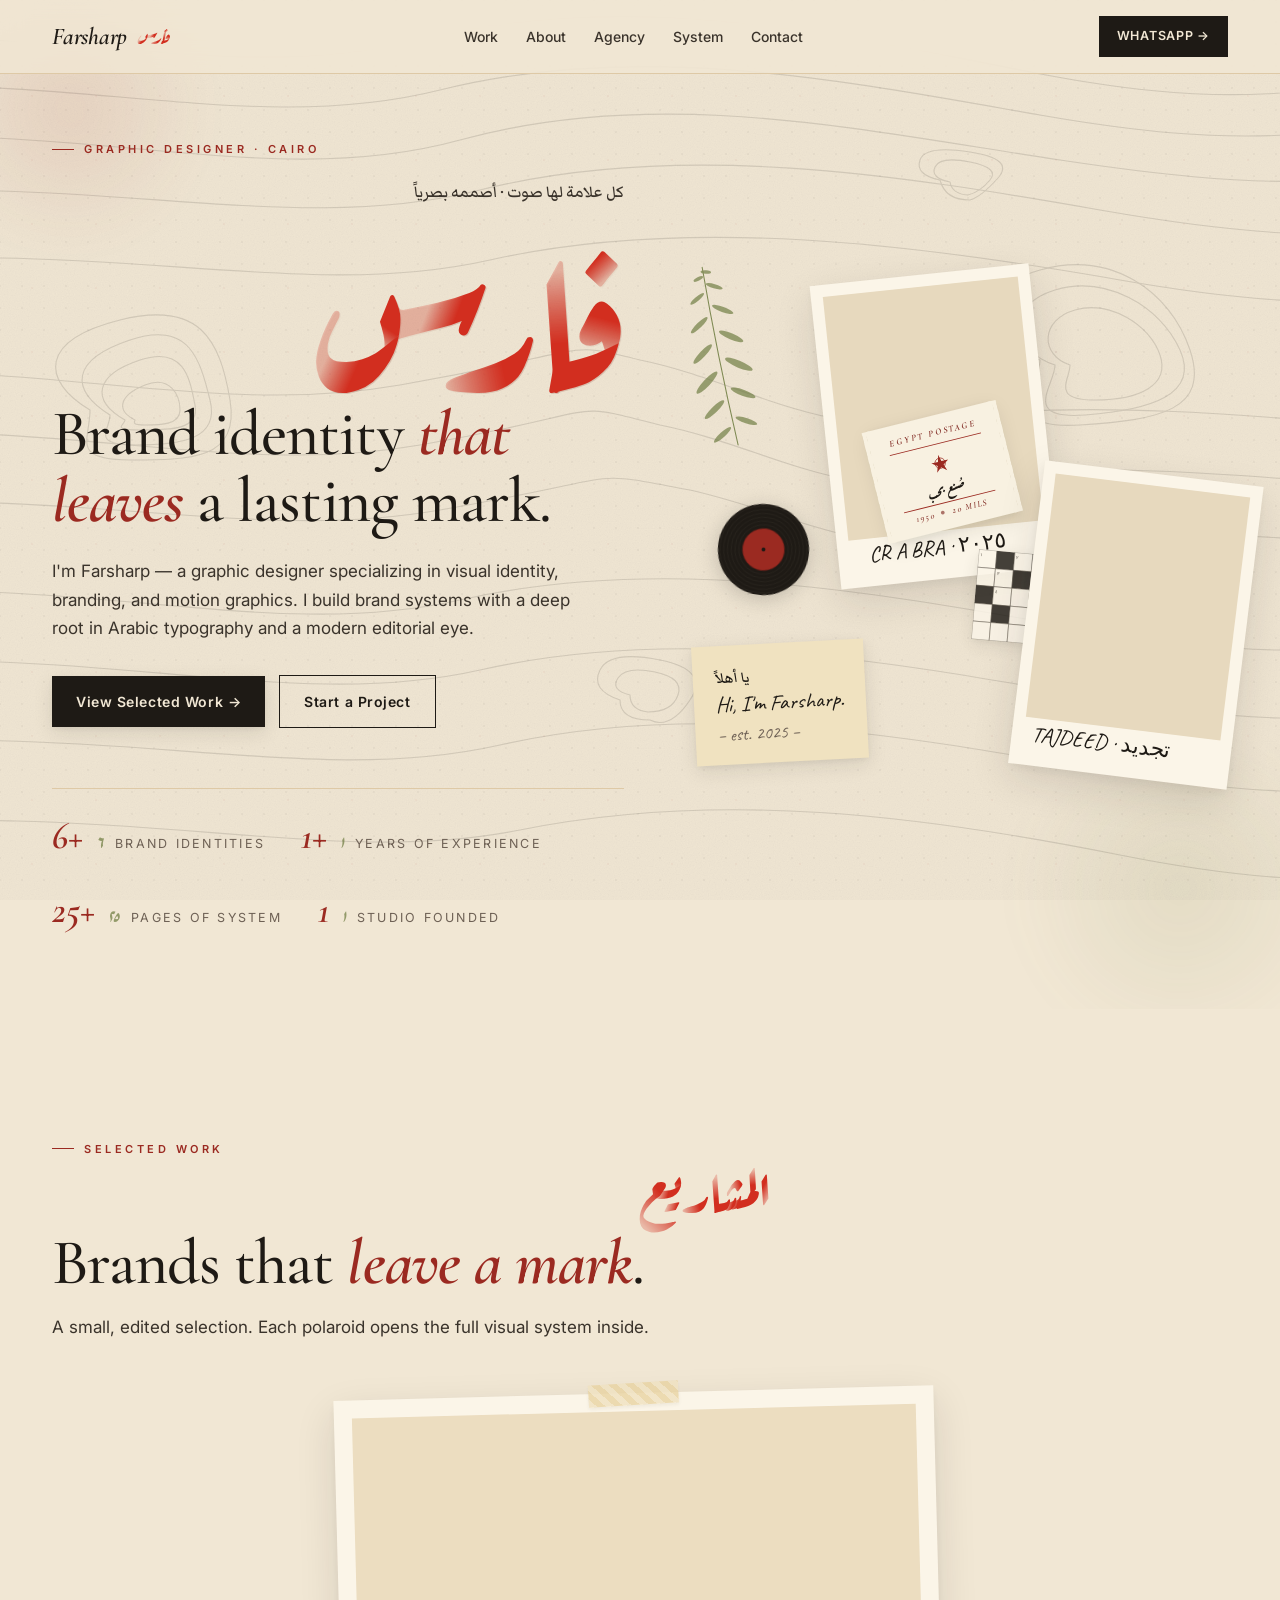
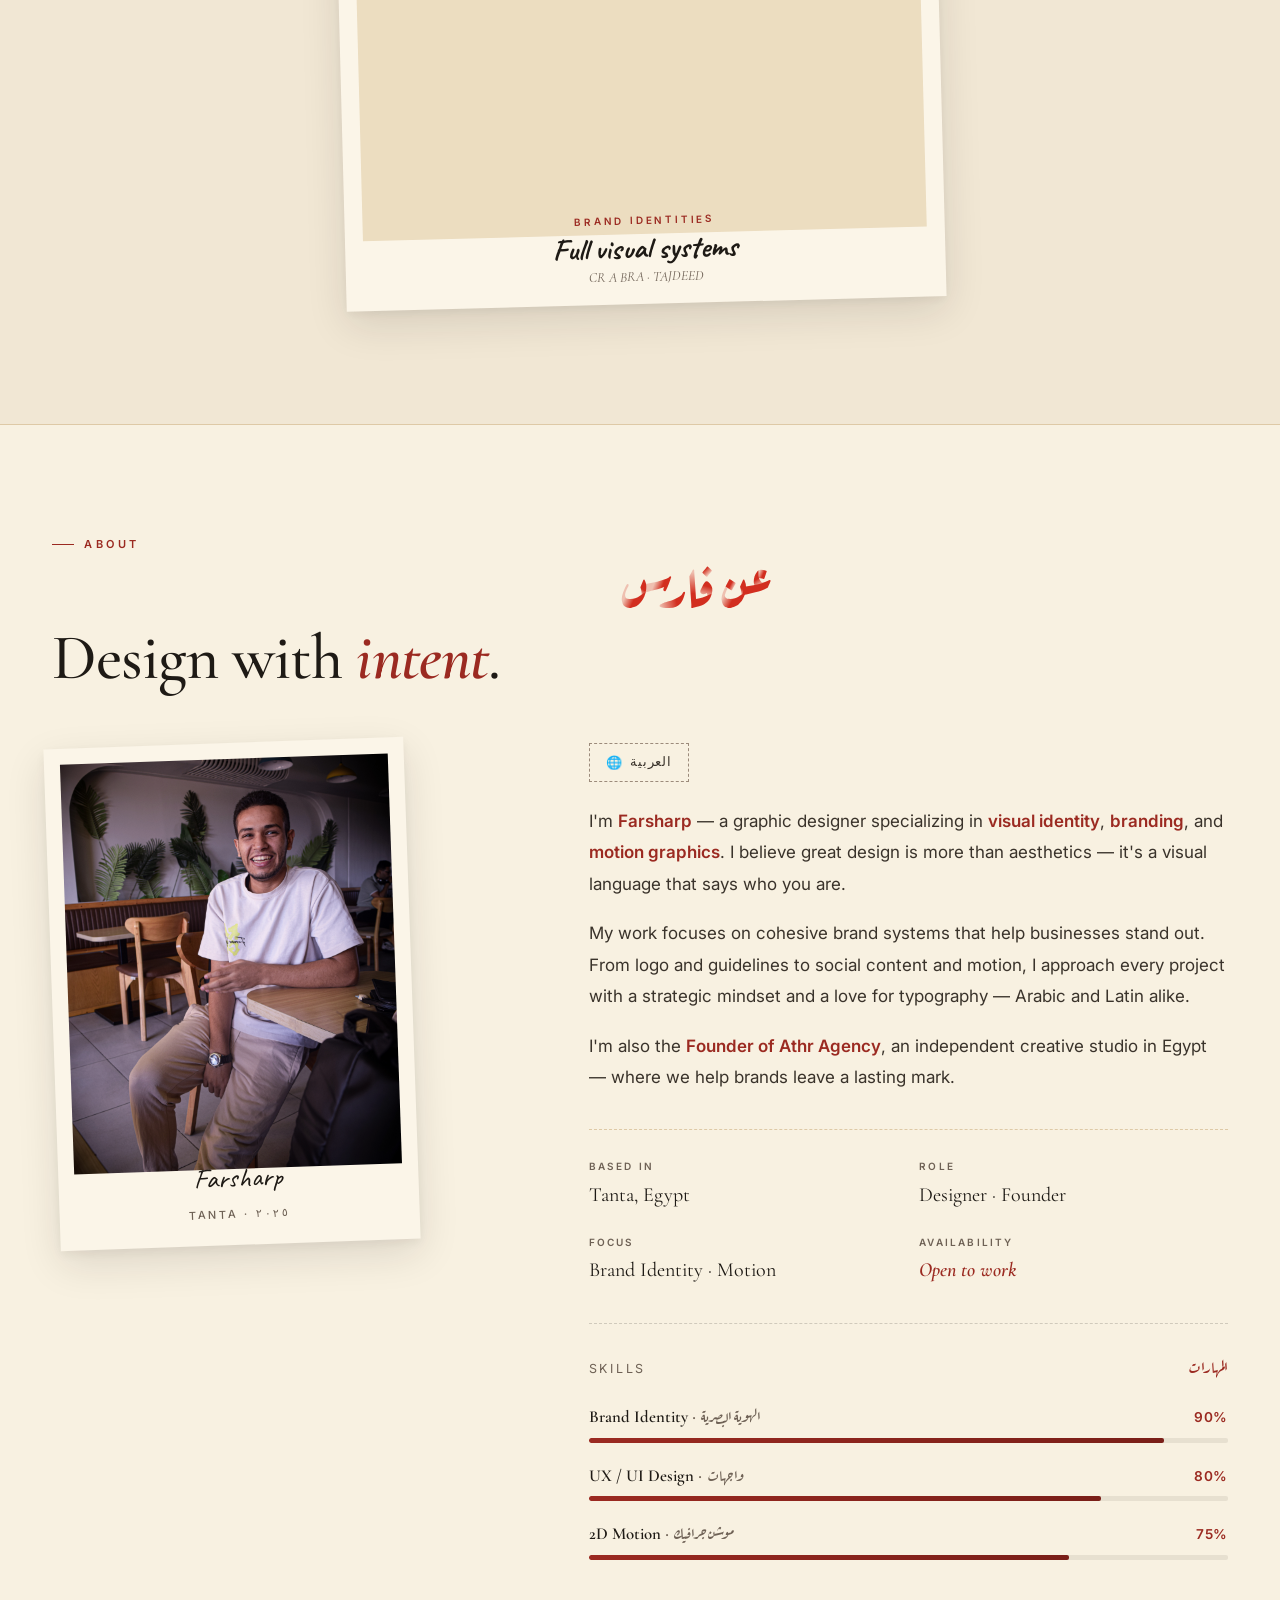
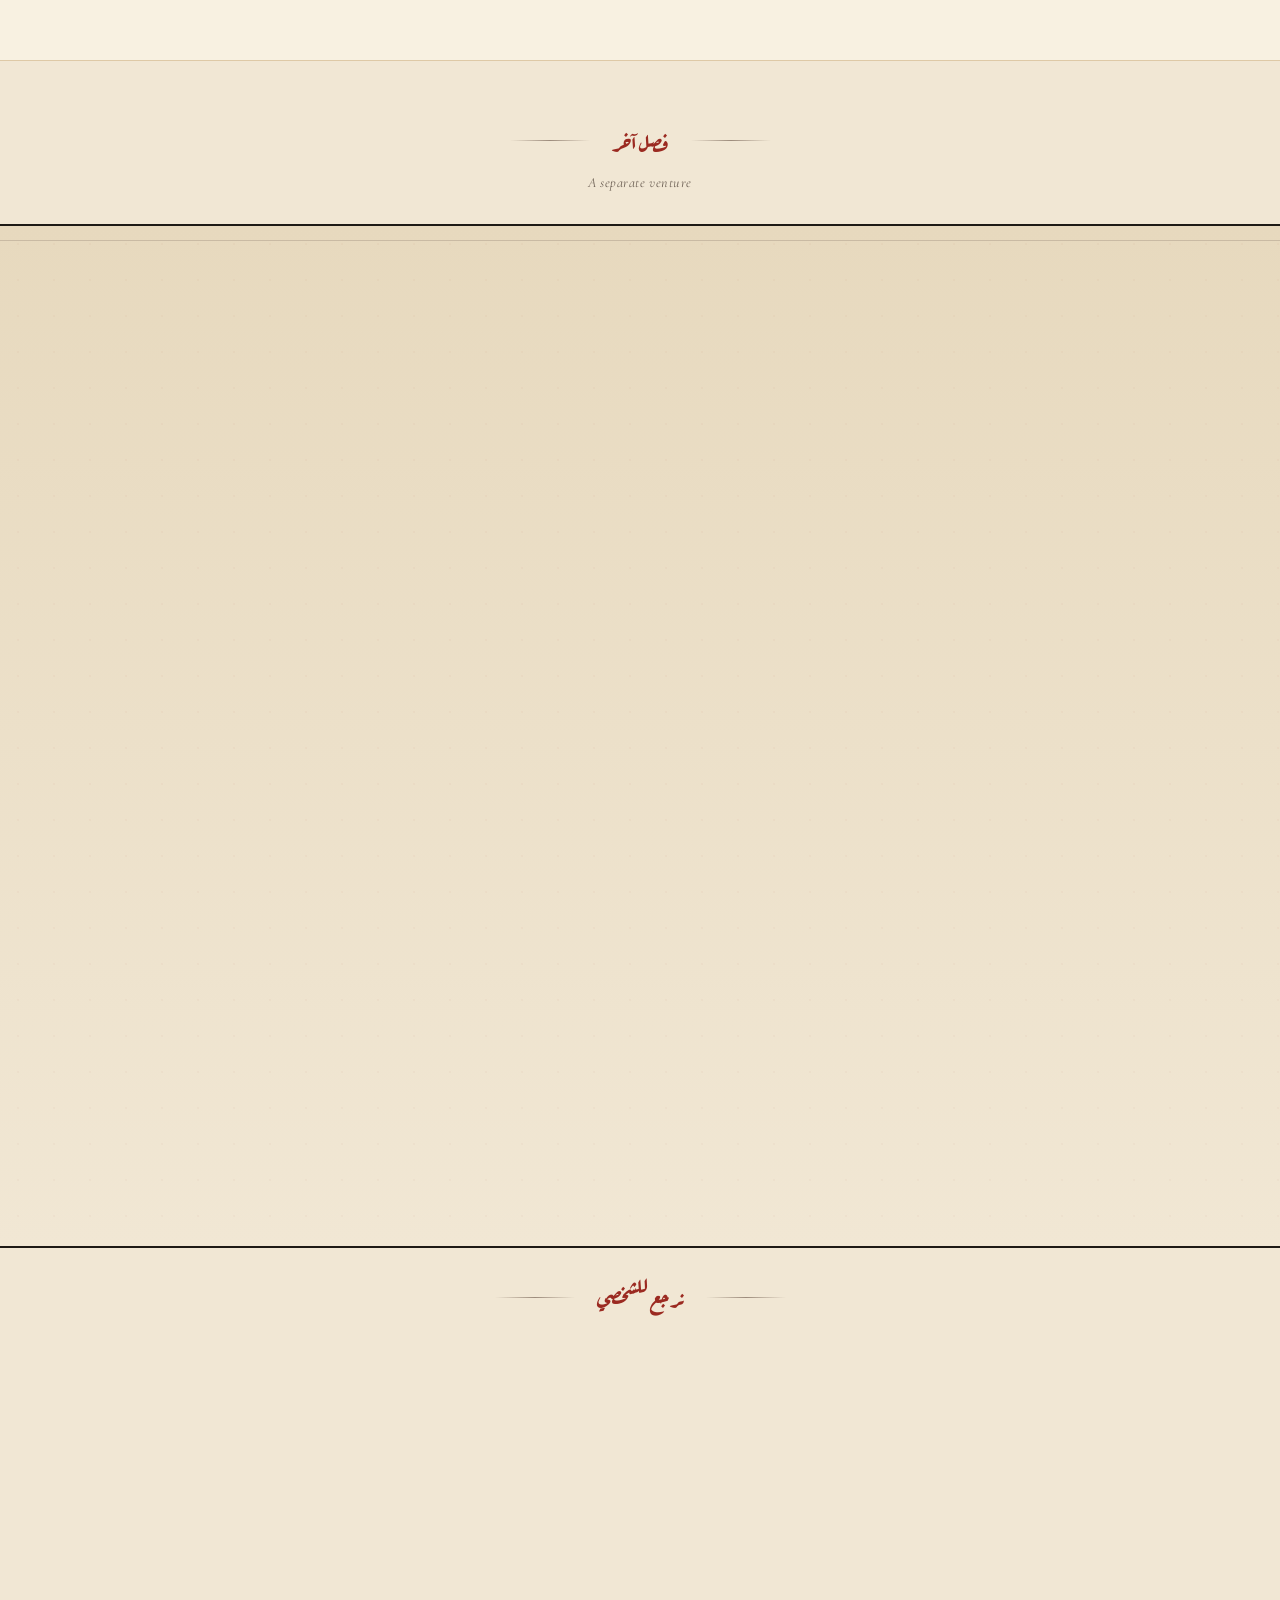
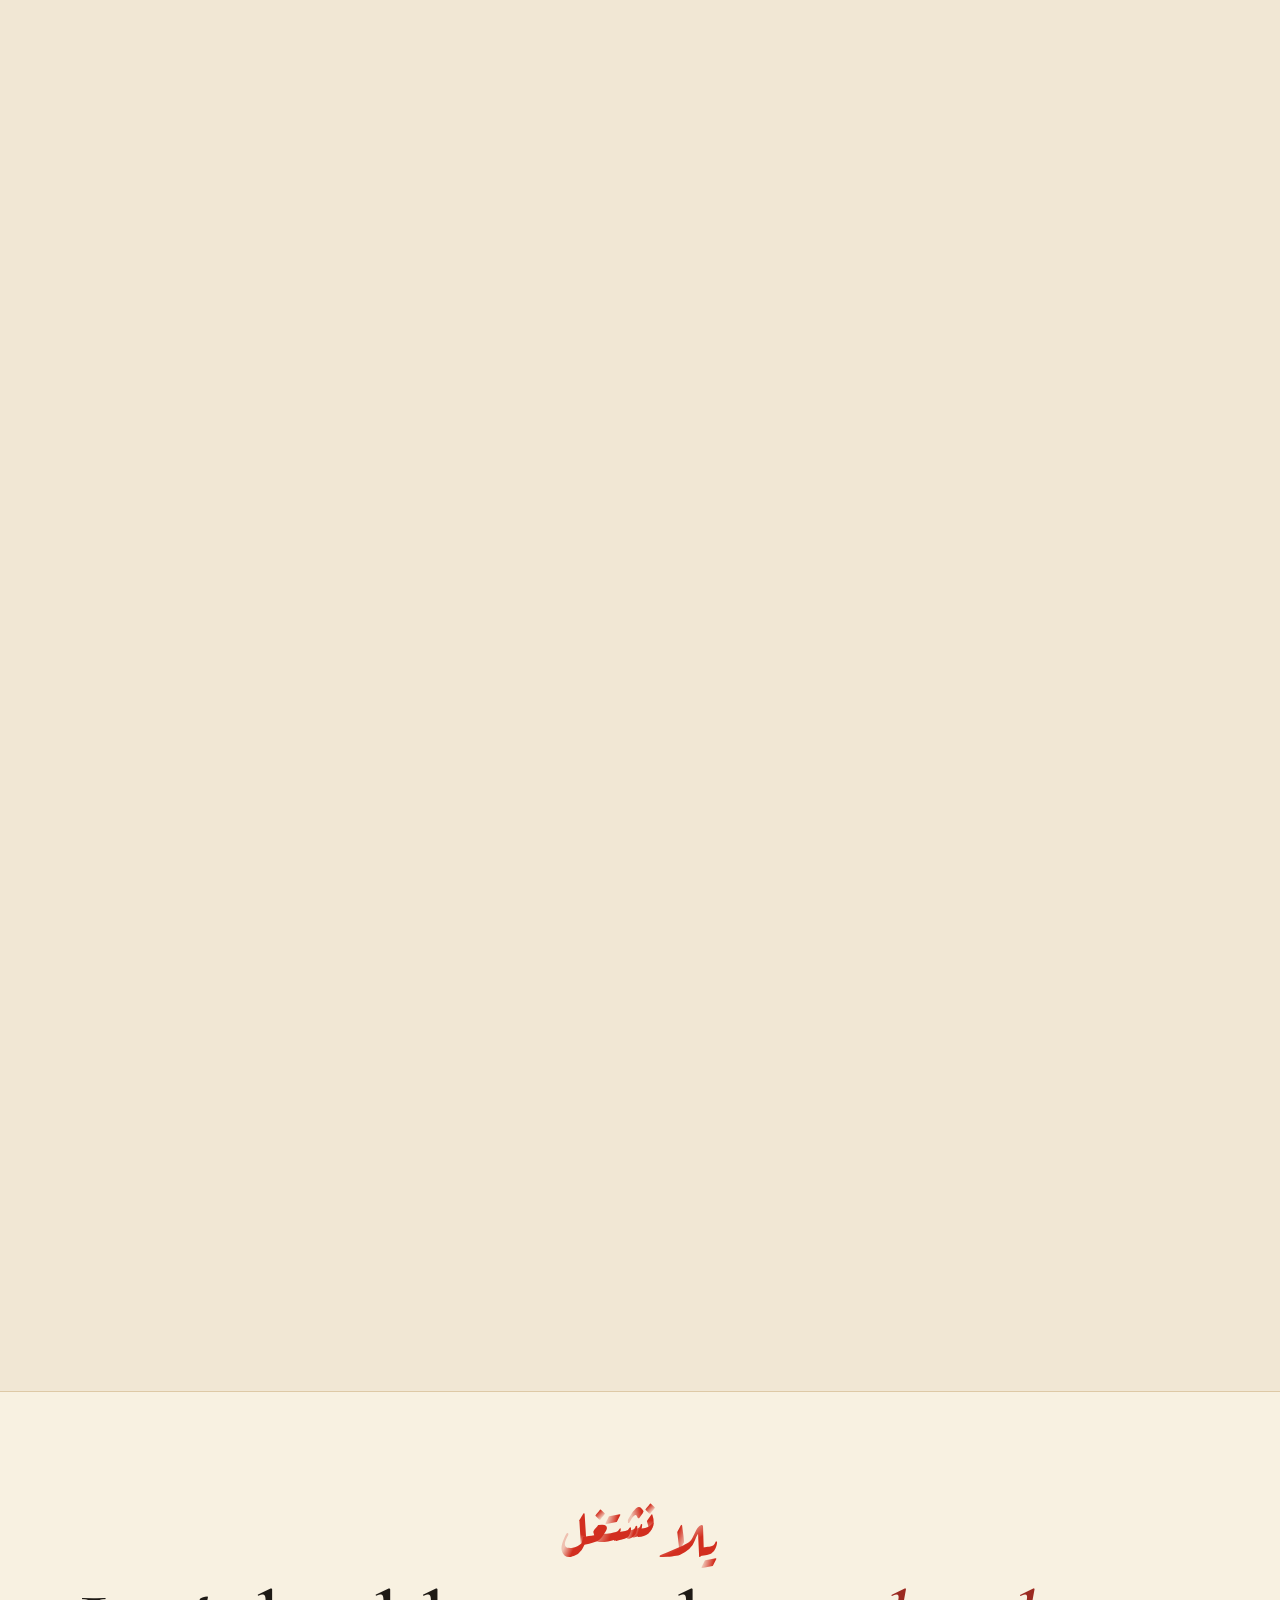
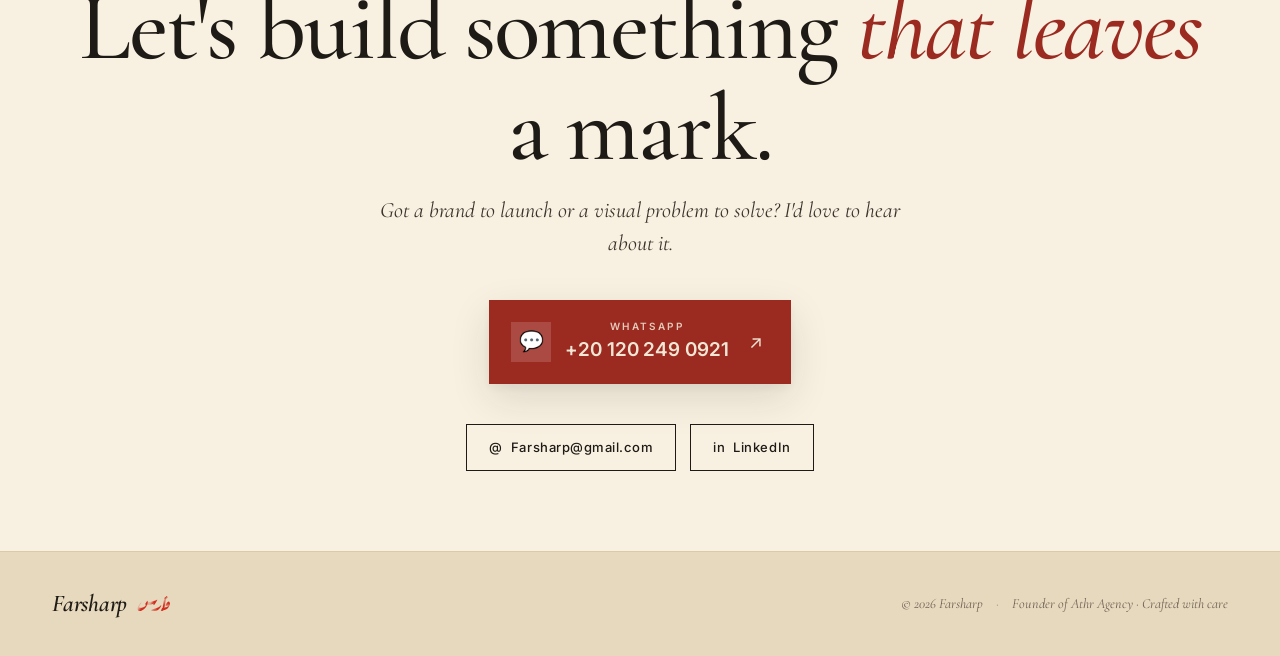
==== index.html @ 2306cdfb "Add files via upload" ====
<!DOCTYPE html>
<html lang="en" dir="ltr">
<head>
<meta charset="UTF-8" />
<meta name="viewport" content="width=device-width, initial-scale=1.0" />
<title>Farsharp — Graphic Designer & Brand Identity Specialist</title>
<meta name="description" content="Portfolio of Farsharp — graphic designer specializing in visual identity, branding, and motion graphics." />

<!-- Fonts: Arabic (calligraphic + readable) + English (serif editorial + handwritten) -->
<link rel="preconnect" href="https://fonts.googleapis.com" />
<link rel="preconnect" href="https://fonts.gstatic.com" crossorigin />
<link href="https://fonts.googleapis.com/css2?family=Aref+Ruqaa+Ink:wght@400;700&family=Aref+Ruqaa:wght@400;700&family=Markazi+Text:wght@400;500;600;700&family=IBM+Plex+Sans+Arabic:wght@400;500;600&family=Cormorant+Garamond:ital,wght@0,400;0,500;0,600;0,700;1,400;1,500;1,600;1,700&family=Caveat:wght@400;500;600;700&family=Inter:wght@300;400;500;600;700&display=swap" rel="stylesheet" />

<link rel="stylesheet" href="styles.css" />
</head>
<body>

<!-- ============================================================
     TOPOGRAPHIC BACKGROUND
     Flowing contour-style lines, like a hand-drawn map.
     Sits as a fixed ambient layer behind every section.
     ============================================================ -->
<svg class="bg-topo" xmlns="http://www.w3.org/2000/svg" viewBox="0 0 1600 900" preserveAspectRatio="xMidYMid slice" aria-hidden="true">
  <g fill="none" stroke="currentColor" stroke-width="1.1" stroke-linecap="round" stroke-linejoin="round">
    <!-- Top flowing lines — gentle ridge -->
    <path d="M-60 50 C 180 10, 380 90, 580 40 S 980 30, 1180 70 S 1480 100, 1660 50"/>
    <path d="M-60 95 C 200 60, 400 140, 600 90 S 1000 80, 1200 115 S 1500 140, 1660 95"/>
    <path d="M-60 145 C 220 110, 420 195, 620 140 S 1020 130, 1220 160 S 1520 190, 1660 150"/>
    <path d="M-60 200 C 240 165, 440 240, 640 190 S 1060 175, 1260 210 S 1560 240, 1660 210"/>
    <path d="M-60 270 C 250 230, 450 305, 650 260 S 1080 245, 1280 280 S 1580 305, 1660 270"/>

    <!-- Left island cluster — concentric rings -->
    <path d="M250 410 C 200 380, 200 340, 280 320 S 380 340, 390 400 S 350 460, 290 460 S 250 440, 250 410 Z"/>
    <path d="M270 415 C 230 390, 230 360, 290 340 S 360 360, 370 400 S 340 445, 295 445 S 270 430, 270 415 Z"/>
    <path d="M285 420 C 250 400, 255 375, 300 360 S 350 380, 355 405 S 330 430, 300 430 S 285 425, 285 420 Z"/>
    <path d="M295 420 C 275 410, 280 395, 305 385 S 340 395, 340 410 S 320 425, 305 425 S 295 422, 295 420 Z"/>

    <!-- Mid flow — winding river-like lines -->
    <path d="M-60 380 C 180 350, 360 420, 560 385 S 720 340, 800 360 C 900 380, 980 440, 1100 420 S 1400 410, 1660 440"/>
    <path d="M-60 440 C 200 410, 380 480, 580 445 S 720 400, 820 425 C 920 445, 1000 500, 1100 480 S 1400 470, 1660 500"/>
    <path d="M-60 510 C 220 480, 400 545, 600 510 S 740 470, 850 490 C 940 510, 1020 555, 1100 540 S 1400 530, 1660 555"/>

    <!-- Right island cluster -->
    <path d="M1200 360 C 1140 340, 1130 290, 1200 270 S 1330 290, 1350 350 S 1320 420, 1240 425 S 1200 390, 1200 360 Z"/>
    <path d="M1215 365 C 1170 350, 1165 305, 1215 290 S 1320 305, 1340 350 S 1310 410, 1245 415 S 1215 385, 1215 365 Z"/>
    <path d="M1230 365 C 1200 355, 1200 320, 1235 310 S 1310 325, 1320 355 S 1300 400, 1255 400 S 1230 380, 1230 365 Z"/>

    <!-- Bottom flowing lines — broader valleys -->
    <path d="M-60 600 C 220 565, 420 645, 620 600 S 1020 590, 1220 625 S 1520 660, 1660 615"/>
    <path d="M-60 670 C 240 635, 440 715, 640 670 S 1040 660, 1240 695 S 1540 725, 1660 685"/>
    <path d="M-60 750 C 260 715, 460 790, 660 745 S 1060 735, 1260 770 S 1580 795, 1660 760"/>
    <path d="M-60 830 C 280 795, 480 870, 680 830 S 1080 815, 1280 855 S 1580 880, 1660 850"/>

    <!-- Small accent islands -->
    <path d="M780 700 Q 750 690, 760 670 T 820 660 T 850 700 T 810 720 Q 780 720, 780 700 Z"/>
    <path d="M790 695 Q 770 690, 778 678 T 815 672 T 838 695 T 808 712 Q 790 710, 790 695 Z"/>

    <path d="M1100 180 Q 1075 175, 1080 160 T 1130 152 T 1158 178 T 1130 200 Q 1105 200, 1100 180 Z"/>
    <path d="M1110 182 Q 1090 178, 1095 167 T 1130 162 T 1150 180 T 1128 195 Q 1112 194, 1110 182 Z"/>
  </g>
</svg>

<!-- ============================================================
     NAVIGATION
     ============================================================ -->
<nav>
  <div class="container nav-inner">
    <a href="#" class="logo">Farsharp <span class="ar-mark">فــارس</span></a>
    <ul class="nav-links">
      <li><a href="#work">Work</a></li>
      <li><a href="#about">About</a></li>
      <li><a href="#agency">Agency</a></li>
      <li><a href="#system">System</a></li>
      <li><a href="#contact">Contact</a></li>
    </ul>
    <a href="https://wa.me/201202490921" target="_blank" rel="noopener" class="nav-cta">WhatsApp →</a>
  </div>
</nav>

<!-- ============================================================
     HERO — collage centerpiece
     Big calligraphic Arabic word, English byline, scattered
     polaroids + stamps + handwritten note on the right.
     ============================================================ -->
<header class="hero">
  <div class="ink-blot blot-1"></div>
  <div class="ink-blot blot-2"></div>
  <div class="container hero-grid">

    <!-- Left: typography centerpiece -->
    <div class="hero-left reveal">
      <div class="hero-eyebrow-row">
        <span class="eyebrow">Graphic Designer · Cairo</span>
      </div>
      <p class="hero-arabic-line ar">كل علامة لها صوت · أصممه بصرياً</p>
      <div class="hero-display-word ar-calli">فــارس</div>
      <h1 class="hero-h1">
        Brand identity <em>that leaves</em> a lasting mark.
      </h1>
      <p class="hero-desc">
        I'm Farsharp — a graphic designer specializing in visual identity, branding, and motion graphics. I build brand systems with a deep root in Arabic typography and a modern editorial eye.
      </p>
      <div class="hero-cta-row">
        <a href="#work" class="btn-ink">View Selected Work →</a>
        <a href="#contact" class="btn-ghost">Start a Project</a>
      </div>

      <div class="hero-stats">
        <div>
          <div class="stat-num">6+ <span class="stat-num-ar">٦</span></div>
          <div class="stat-label">Brand Identities</div>
        </div>
        <div>
          <div class="stat-num">1+ <span class="stat-num-ar">١</span></div>
          <div class="stat-label">Years of Experience</div>
        </div>
        <div>
          <div class="stat-num">25+ <span class="stat-num-ar">٢٥</span></div>
          <div class="stat-label">Pages of System</div>
        </div>
        <div>
          <div class="stat-num">1 <span class="stat-num-ar">١</span></div>
          <div class="stat-label">Studio Founded</div>
        </div>
      </div>
    </div>

    <!-- Right: scattered collage — pressed botanicals, polaroids, stamps, vinyl -->
    <div class="hero-right reveal">

      <!-- Pressed fern branch — top-left corner -->
      <div class="hero-collage-item collage-fern" aria-hidden="true">
        <svg class="botanical-svg" viewBox="0 0 80 220" xmlns="http://www.w3.org/2000/svg">
          <path d="M40 215 Q 38 110, 42 8" stroke="#6B7A3D" stroke-width="1.2" fill="none" stroke-linecap="round"/>
          <g fill="#6B7A3D" opacity="0.78">
            <ellipse cx="25" cy="200" rx="13" ry="3" transform="rotate(-30 25 200)"/>
            <ellipse cx="55" cy="190" rx="13" ry="3" transform="rotate(30 55 190)"/>
            <ellipse cx="22" cy="170" rx="15" ry="3.5" transform="rotate(-32 22 170)"/>
            <ellipse cx="58" cy="158" rx="15" ry="3.5" transform="rotate(32 58 158)"/>
            <ellipse cx="20" cy="138" rx="17" ry="4" transform="rotate(-35 20 138)"/>
            <ellipse cx="60" cy="125" rx="17" ry="4" transform="rotate(35 60 125)"/>
            <ellipse cx="22" cy="105" rx="15" ry="3.5" transform="rotate(-35 22 105)"/>
            <ellipse cx="58" cy="92" rx="15" ry="3.5" transform="rotate(35 58 92)"/>
            <ellipse cx="25" cy="72" rx="13" ry="3" transform="rotate(-32 25 72)"/>
            <ellipse cx="55" cy="60" rx="13" ry="3" transform="rotate(32 55 60)"/>
            <ellipse cx="29" cy="42" rx="10" ry="2.5" transform="rotate(-28 29 42)"/>
            <ellipse cx="51" cy="32" rx="10" ry="2.5" transform="rotate(28 51 32)"/>
            <ellipse cx="35" cy="20" rx="6" ry="2" transform="rotate(-15 35 20)"/>
            <ellipse cx="45" cy="14" rx="6" ry="2" transform="rotate(15 45 14)"/>
          </g>
        </svg>
      </div>

      <!-- Polaroid 1 -->
      <div class="hero-collage-item collage-photo-1">
        <div class="hero-polaroid">
          <div class="photo" id="heroPhoto1"></div>
          <div class="caption">CR A BRA · ٢٠٢٥</div>
        </div>
      </div>

      <!-- Vintage Egypt postage stamp — multi-line, decorative border -->
      <div class="hero-collage-item collage-stamp">
        <div class="stamp stamp-vintage">
          <div class="stamp-top">EGYPT POSTAGE</div>
          <div class="stamp-emblem" aria-hidden="true">
            <svg viewBox="0 0 30 30" xmlns="http://www.w3.org/2000/svg">
              <g fill="#9B2A21">
                <circle cx="15" cy="15" r="6" fill="none" stroke="#9B2A21" stroke-width="0.8"/>
                <path d="M15 5 L 17 13 L 25 13 L 18.5 17.5 L 21 25 L 15 20 L 9 25 L 11.5 17.5 L 5 13 L 13 13 Z"/>
              </g>
            </svg>
          </div>
          <div class="stamp-mid ar">صُنــع بحــب</div>
          <div class="stamp-bot">
            <span>1950</span>
            <span class="dot">●</span>
            <span>20 MILS</span>
          </div>
        </div>
      </div>

      <!-- Vinyl record — small black disc with red label -->
      <div class="hero-collage-item collage-vinyl" aria-hidden="true">
        <svg viewBox="0 0 100 100" xmlns="http://www.w3.org/2000/svg">
          <circle cx="50" cy="50" r="48" fill="#1E1A15"/>
          <circle cx="50" cy="50" r="46" fill="none" stroke="#3A332B" stroke-width="0.4"/>
          <circle cx="50" cy="50" r="42" fill="none" stroke="#3A332B" stroke-width="0.4"/>
          <circle cx="50" cy="50" r="38" fill="none" stroke="#3A332B" stroke-width="0.4"/>
          <circle cx="50" cy="50" r="34" fill="none" stroke="#3A332B" stroke-width="0.4"/>
          <circle cx="50" cy="50" r="30" fill="none" stroke="#3A332B" stroke-width="0.4"/>
          <circle cx="50" cy="50" r="26" fill="none" stroke="#3A332B" stroke-width="0.4"/>
          <circle cx="50" cy="50" r="22" fill="#9B2A21"/>
          <circle cx="50" cy="50" r="22" fill="none" stroke="#7A1F18" stroke-width="0.5"/>
          <circle cx="50" cy="50" r="2" fill="#1E1A15"/>
        </svg>
      </div>

      <!-- Crossword puzzle grid — Arabic-style 5×5 -->
      <div class="hero-collage-item collage-crossword" aria-hidden="true">
        <svg viewBox="0 0 100 100" xmlns="http://www.w3.org/2000/svg">
          <g stroke="#3A332B" stroke-width="0.5">
            <rect x="0"  y="0"  width="20" height="20" fill="#FBF5E8"/>
            <rect x="20" y="0"  width="20" height="20" fill="#1E1A15"/>
            <rect x="40" y="0"  width="20" height="20" fill="#FBF5E8"/>
            <rect x="60" y="0"  width="20" height="20" fill="#FBF5E8"/>
            <rect x="80" y="0"  width="20" height="20" fill="#1E1A15"/>
            <rect x="0"  y="20" width="20" height="20" fill="#FBF5E8"/>
            <rect x="20" y="20" width="20" height="20" fill="#FBF5E8"/>
            <rect x="40" y="20" width="20" height="20" fill="#1E1A15"/>
            <rect x="60" y="20" width="20" height="20" fill="#FBF5E8"/>
            <rect x="80" y="20" width="20" height="20" fill="#FBF5E8"/>
            <rect x="0"  y="40" width="20" height="20" fill="#1E1A15"/>
            <rect x="20" y="40" width="20" height="20" fill="#FBF5E8"/>
            <rect x="40" y="40" width="20" height="20" fill="#FBF5E8"/>
            <rect x="60" y="40" width="20" height="20" fill="#FBF5E8"/>
            <rect x="80" y="40" width="20" height="20" fill="#1E1A15"/>
            <rect x="0"  y="60" width="20" height="20" fill="#FBF5E8"/>
            <rect x="20" y="60" width="20" height="20" fill="#1E1A15"/>
            <rect x="40" y="60" width="20" height="20" fill="#FBF5E8"/>
            <rect x="60" y="60" width="20" height="20" fill="#FBF5E8"/>
            <rect x="80" y="60" width="20" height="20" fill="#FBF5E8"/>
            <rect x="0"  y="80" width="20" height="20" fill="#FBF5E8"/>
            <rect x="20" y="80" width="20" height="20" fill="#FBF5E8"/>
            <rect x="40" y="80" width="20" height="20" fill="#FBF5E8"/>
            <rect x="60" y="80" width="20" height="20" fill="#1E1A15"/>
            <rect x="80" y="80" width="20" height="20" fill="#FBF5E8"/>
          </g>
          <g font-family="serif" font-size="5" fill="#3A332B">
            <text x="2" y="7">١</text>
            <text x="42" y="7">٢</text>
            <text x="22" y="27">٣</text>
            <text x="22" y="47">٤</text>
            <text x="62" y="67">٥</text>
          </g>
        </svg>
      </div>

      <!-- Polaroid 2 -->
      <div class="hero-collage-item collage-photo-2">
        <div class="hero-polaroid">
          <div class="photo" id="heroPhoto2"></div>
          <div class="caption">TAJDEED · تجديد</div>
        </div>
      </div>

      <!-- Handwritten torn-paper note -->
      <div class="hero-collage-item collage-note">
        <span class="ar">يا أهلاً</span><br>
        Hi, I'm Farsharp.<br>
        <span style="font-size:18px;color:var(--ink-mute);">– est. 2025 –</span>
      </div>
    </div>

  </div>
</header>

<!-- ============================================================
     WORK — two polaroids (Brand Identities + Posters/Social)
     ============================================================ -->
<section id="work">
  <div class="container">
    <div class="section-header reveal">
      <span class="eyebrow">Selected Work</span>
      <span class="section-title-ar">المشـــــاريع</span>
      <h2 class="section-title">Brands that <em>leave a mark</em>.</h2>
      <p class="section-desc">
        A small, edited selection. Each polaroid opens the full visual system inside.
      </p>
    </div>

    <div class="work-grid reveal">
      <!-- Brand Identities -->
      <div class="mini-card" id="openBrandsModal" data-cover="../athr agency/cr a bra _Brand Guidelines 01.png">
        <div class="cover"></div>
        <div class="mini-content">
          <div class="mini-label">Brand Identities</div>
          <h3 class="mini-name">Full visual systems</h3>
          <p class="mini-sub">CR A BRA · TAJDEED</p>
        </div>
      </div>

    </div>
  </div>
</section>

<!-- ============================================================
     BRANDS MODAL (opens from "Brand Identities" card)
     ============================================================ -->
<div class="brands-modal" id="brandsModal">
  <div class="brands-modal-inner">
    <div class="brands-modal-header">
      <div>
        <span class="eyebrow">Brand Identities</span>
        <h2 class="brands-modal-title">Two brand <em>systems</em>.</h2>
      </div>
      <button class="brands-modal-close" onclick="closeBrandsModal()" aria-label="Close">✕</button>
    </div>

    <div class="brands-grid">
      <!-- CR A BRA -->
      <div class="brand-card featured" data-project="crabra" data-cover="../athr agency/cr a bra _Brand Guidelines 01.png">
        <div class="cover"></div>
        <div class="content">
          <div class="meta">
            <span class="meta-tag">Brand Guidelines</span>
            <span class="meta-count">25 PAGES</span>
          </div>
          <h3 class="brand-name">CR A BRA</h3>
          <p class="brand-sub">Complete brand identity system</p>
          <p class="brand-desc">A creative studio crafting brand identities and visual systems — strategy meets craft to leave a lasting mark.</p>
        </div>
        <div class="arrow">↗</div>
      </div>

      <!-- TAJDEED -->
      <div class="brand-card" data-project="tajdeed" data-cover="../تج/تج-01.jpg">
        <div class="cover"></div>
        <div class="content">
          <div class="meta">
            <span class="meta-tag">Visual Identity</span>
            <span class="meta-count">6 PAGES</span>
          </div>
          <h3 class="brand-name">TAJDEED · تجديد</h3>
          <p class="brand-sub">Solar Energy</p>
          <p class="brand-desc">A solar panel company bringing clean, renewable power — sustainable solar solutions to cut electricity bills.</p>
        </div>
        <div class="arrow">↗</div>
      </div>
    </div>
  </div>
</div>

<!-- ============================================================
     ABOUT — portrait polaroid + intro text (with lang toggle)
     ============================================================ -->
<section id="about">
  <div class="container">
    <div class="section-header reveal">
      <span class="eyebrow">About</span>
      <span class="section-title-ar">عــن فــارس</span>
      <h2 class="section-title">Design with <em>intent</em>.</h2>
    </div>

    <div class="about-grid reveal">
      <!-- Portrait polaroid -->
      <div class="portrait-polaroid">
        <div class="portrait"></div>
        <div class="portrait-caption">
          Farsharp
          <span class="small">Tanta · ٢٠٢٥</span>
        </div>
      </div>

      <!-- Text block with language toggle -->
      <div class="about-text" id="aboutText">
        <button class="lang-toggle" id="langToggle" type="button" aria-label="Switch language">
          <span class="lang-toggle-icon">🌐</span>
          <span class="lang-toggle-label">العربية</span>
        </button>

        <div class="lang-en" data-lang="en">
          <p>
            I'm <strong>Farsharp</strong> — a graphic designer specializing in <strong>visual identity</strong>, <strong>branding</strong>, and <strong>motion graphics</strong>. I believe great design is more than aesthetics — it's a visual language that says who you are.
          </p>
          <p>
            My work focuses on cohesive brand systems that help businesses stand out. From logo and guidelines to social content and motion, I approach every project with a strategic mindset and a love for typography — Arabic and Latin alike.
          </p>
          <p>
            I'm also the <strong>Founder of Athr Agency</strong>, an independent creative studio in Egypt — where we help brands leave a lasting mark.
          </p>
        </div>

        <div class="lang-ar" data-lang="ar" dir="rtl" style="display:none;">
          <p>
            أنا <strong>فارس شارب</strong> — مصمم جرافيك متخصص في <strong>الهوية البصرية</strong> و<strong>البراندينج</strong> و<strong>الموشن جرافيك</strong>. مؤمن إن التصميم لغة بصرية، بتعبّر عن مين أنت وإيه اللي بتمثله.
          </p>
          <p>
            شغلي بيركّز على سيستمز هوية متكاملة تساعد البيزنس يطلع قدّام ويوصل لجمهوره. من تصميم اللوجو والجايدلاينز للسوشيال والموشن، بتعامل مع كل مشروع بذهنية استراتيجية وحب حقيقي للحروف — عربي ولاتيني.
          </p>
          <p>
            أنا كمان <strong>مؤسّس Athr Agency</strong>، استوديو إبداعي مستقل في مصر — بنساعد فيه البراندات تسيب أثر حقيقي.
          </p>
        </div>

        <div class="about-meta">
          <div class="meta-row">
            <span class="meta-label">Based in</span>
            <span class="meta-value">Tanta, Egypt</span>
          </div>
          <div class="meta-row">
            <span class="meta-label">Role</span>
            <span class="meta-value">Designer · Founder</span>
          </div>
          <div class="meta-row">
            <span class="meta-label">Focus</span>
            <span class="meta-value">Brand Identity · Motion</span>
          </div>
          <div class="meta-row">
            <span class="meta-label">Availability</span>
            <span class="meta-value accent">Open to work</span>
          </div>
        </div>

        <!-- Skills bars -->
        <div class="skills-block">
          <div class="skills-title">
            <span>Skills</span>
            <span class="skills-title-ar">المهــارات</span>
          </div>
          <div class="skill-row">
            <div class="skill-label">
              <span class="skill-name">Brand Identity <em>· الهوية البصرية</em></span>
              <span class="skill-percent">90%</span>
            </div>
            <div class="skill-bar"><div class="skill-fill" style="width: 90%;"></div></div>
          </div>
          <div class="skill-row">
            <div class="skill-label">
              <span class="skill-name">UX / UI Design <em>· واجهات</em></span>
              <span class="skill-percent">80%</span>
            </div>
            <div class="skill-bar"><div class="skill-fill" style="width: 80%;"></div></div>
          </div>
          <div class="skill-row">
            <div class="skill-label">
              <span class="skill-name">2D Motion <em>· موشن جرافيك</em></span>
              <span class="skill-percent">75%</span>
            </div>
            <div class="skill-bar"><div class="skill-fill" style="width: 75%;"></div></div>
          </div>
        </div>
      </div>
    </div>
  </div>
</section>

<!-- ============================================================
     CHAPTER BREAK → AGENCY (Athr) is a separate venture
     ============================================================ -->
<div class="chapter-break" aria-hidden="true">
  <div class="container">
    <div class="chapter-break-inner">
      <span class="chapter-line"></span>
      <span class="chapter-label">فصــل آخـــر</span>
      <span class="chapter-line"></span>
    </div>
    <div class="chapter-sub">A separate venture</div>
  </div>
</div>

<!-- ============================================================
     ATHR AGENCY — its own chapter, its own visual treatment
     ============================================================ -->
<section id="agency" class="agency-section">
  <div class="container agency-inner">
    <div class="agency-header reveal">
      <div class="agency-meta-row">
        <span class="agency-meta-piece"><span class="dot"></span> Independent Studio</span>
        <span class="agency-meta-sep">·</span>
        <span class="agency-meta-piece">Cairo, Egypt</span>
        <span class="agency-meta-sep">·</span>
        <span class="agency-meta-piece">Est. 2025</span>
      </div>
      <div class="agency-arabic-mark" aria-hidden="true">أثــر</div>
      <h2 class="agency-name">Athr <span class="agency-name-accent">Agency</span></h2>
      <p class="agency-tagline">
        A full-service creative studio — branding, development, and content under one roof.<br>
        <span class="ar">أثر</span> · the mark we leave behind.
      </p>
      <div class="agency-founder-line">
        <span class="agency-founder-pill">◆ Founded by Farsharp</span>
        <span class="agency-founder-note">A separate brand I built — distinct from my freelance work above.</span>
      </div>
    </div>

    <div class="services-grid reveal">
      <div class="service">
        <div class="service-icon">◆</div>
        <h4>Brand Identity</h4>
        <p>Logo, guidelines, and complete visual systems.</p>
      </div>
      <div class="service">
        <div class="service-icon">◉</div>
        <h4>Web Development</h4>
        <p>Custom websites and digital experiences.</p>
      </div>
      <div class="service">
        <div class="service-icon">◎</div>
        <h4>Social Media</h4>
        <p>Page management and content production.</p>
      </div>
      <div class="service">
        <div class="service-icon">▶</div>
        <h4>Video Editing</h4>
        <p>Motion graphics and professional montage.</p>
      </div>
    </div>
  </div>
</section>

<div class="chapter-break chapter-break-end" aria-hidden="true">
  <div class="container">
    <div class="chapter-break-inner">
      <span class="chapter-line"></span>
      <span class="chapter-label">نرجــع للشخصــي</span>
      <span class="chapter-line"></span>
    </div>
  </div>
</div>

<!-- ============================================================
     SYSTEM — Brand Identity package (product offering)
     ============================================================ -->
<section id="system" class="system-section">
  <div class="container">
    <div class="section-header reveal">
      <span class="eyebrow">Brand Identity System</span>
      <span class="section-title-ar">سيستــم الهويـــة</span>
      <h2 class="section-title">Build your <em>brand</em> — with my system.</h2>
    </div>

    <div class="system-caption reveal" dir="rtl">
      <span class="greeting">أهلاً بيك يا فنان 💙</span>
      <p>الخطوة دي هي اللي هتنقل براندينج شغلك لمستوى احترافي وتوفر عليك مجهود سنين.</p>
      <p>النظام ده <strong>"سيستم متكامل"</strong> لعمل الهوية البصرية، متاح بنسختين حسب احتياجك دلوقتي:</p>
    </div>

    <div class="system-grid reveal">
      <!-- PDF Reference -->
      <div class="system-card">
        <div class="system-card-top">
          <div class="system-emoji">🌀</div>
          <div class="system-variant">النسخة الـ Reference</div>
          <div class="system-format">PDF</div>
        </div>
        <ul class="system-features">
          <li>مرجع استراتيجي شامل لكل تفاصيل بناء الهوية.</li>
          <li>مثالية لو عايز تفهم "الهيكلة العالمية" بتمشي إزاي.</li>
          <li>هتعلمك تبني Framework قوي ومقنع لأي عميل.</li>
        </ul>
        <div class="system-price-row">
          <span class="price-old">٥٠٠ج</span>
          <div class="price-new">٤١٠<span class="currency">ج</span></div>
          <span class="price-badge">عرض خاص</span>
        </div>
        <a href="https://wa.me/201202490921?text=%D8%B9%D8%A7%D9%8A%D8%B2%20%D8%A3%D8%B7%D9%84%D8%A8%20%D8%A7%D9%84%D9%86%D8%B3%D8%AE%D8%A9%20PDF%20%D9%85%D9%86%20%D8%B3%D9%8A%D8%B3%D8%AA%D9%85%20%D8%A7%D9%84%D9%87%D9%88%D9%8A%D8%A9" target="_blank" rel="noopener" class="system-btn">
          <span class="wa-icon">💬</span> اطلب PDF على واتساب
        </a>
      </div>

      <!-- Pro -->
      <div class="system-card featured">
        <div class="best-value">أفضل قيمة مقابل سعر</div>
        <div class="system-card-top">
          <div class="system-emoji">🌀</div>
          <div class="system-variant">النسخة الـ Pro</div>
          <div class="system-format">Illustrator + PDF</div>
        </div>
        <ul class="system-features">
          <li>بتاخد الملفات "المفتوحة" اللي أنا شغال بيها شخصياً.</li>
          <li>جاهزة للتعديل المباشر (ألوان، خطوط، لوجو).</li>
          <li>بتختصر 70% من وقت التصميم والتنفيذ.</li>
          <li>تقدر تسلم بيها شغلك للعملاء فوراً وباحترافية.</li>
        </ul>
        <div class="system-price-row">
          <span class="price-old">٣١٠٠ج</span>
          <div class="price-new">٢٠٠٠<span class="currency">ج</span></div>
          <span class="price-badge">وفّر ١١٠٠ج</span>
        </div>
        <a href="https://wa.me/201202490921?text=%D8%B9%D8%A7%D9%8A%D8%B2%20%D8%A3%D8%B7%D9%84%D8%A8%20%D8%A7%D9%84%D9%86%D8%B3%D8%AE%D8%A9%20Pro%20%D9%85%D9%86%20%D8%B3%D9%8A%D8%B3%D8%AA%D9%85%20%D8%A7%D9%84%D9%87%D9%88%D9%8A%D8%A9" target="_blank" rel="noopener" class="system-btn primary">
          <span class="wa-icon">💬</span> اطلب Pro على واتساب
        </a>
      </div>
    </div>

    <div class="system-note reveal" dir="rtl">
      <p><span class="lamp">💡</span> <strong>نصيحتي ليك:</strong> لو لسه بتبني خبرتك الـ PDF ممتاز ليك. لكن لو عندك ضغط شغل وعملاء، الـ Pro هو الاستثمار اللي هيرجع ثمنه من أول بروجكت.</p>
      <p class="system-cta-line">حابب تبدأ بـ PDF ولا تنجز وقتك بنسخة الـ Pro؟</p>
      <p>لو عايز تشوف بريف على الهوية، <a href="#work" class="brief-link">بص المشاريع</a> وخش على مشروع <strong>أثر / CR A BRA</strong>.</p>
      <p class="system-closing">رد عليا على واتساب عشان أبعتلك تفاصيل التحويل فوراً.</p>
    </div>
  </div>
</section>

<!-- ============================================================
     CONTACT
     ============================================================ -->
<section id="contact">
  <div class="container reveal">
    <span class="contact-arabic ar-calli">يـلا نشتـغل</span>
    <h2 class="contact-title">Let's build something <em>that leaves</em> a mark.</h2>
    <p class="contact-desc">
      Got a brand to launch or a visual problem to solve? I'd love to hear about it.
    </p>

    <a href="https://wa.me/201202490921" target="_blank" rel="noopener" class="whatsapp-cta">
      <span class="wa-icon">💬</span>
      <span>
        <span class="wa-label">WhatsApp</span>
        <span class="wa-number">+20 120 249 0921</span>
      </span>
      <span class="wa-arrow">↗</span>
    </a>

    <div class="social-row">
      <a href="mailto:Farsharp@gmail.com" class="social-link">
        <span>@</span> Farsharp@gmail.com
      </a>
      <a href="https://www.linkedin.com/in/fars-harp-86291723b/?locale=en" target="_blank" rel="noopener" class="social-link">
        <span>in</span> LinkedIn
      </a>
    </div>
  </div>
</section>

<!-- ============================================================
     FOOTER
     ============================================================ -->
<footer>
  <div class="container footer-inner">
    <div class="footer-left">
      <div class="logo">Farsharp <span class="ar-mark">فــارس</span></div>
    </div>
    <div class="footer-meta">
      © 2026 Farsharp <span class="sep">·</span> Founder of Athr Agency <span class="sep">·</span> Crafted with care
    </div>
  </div>
</footer>

<!-- ============================================================
     STACK MODAL — tilted card viewer (driven by script.js)
     ============================================================ -->
<div class="stack-modal" id="stackModal">
  <div class="stack-modal-inner">
    <div class="stack-header">
      <h3 class="stack-title" id="stackTitle">Project</h3>
      <button class="stack-close" onclick="closeStack()" aria-label="Close">✕</button>
    </div>
    <div class="stack-area" id="stackArea" onclick="nextCard()"></div>
    <div class="stack-hint">Click to see next</div>
    <div class="stack-counter">
      <span class="cur" id="stackCur">01</span>
      <span id="stackTotal">/ 08</span>
    </div>
  </div>
</div>

<script src="content-loader.js"></script>
<script src="script.js"></script>

</body>
</html>
---- styles.css ----
/* ============================================================
   FARSHARP PORTFOLIO — VINTAGE COLLAGE EDITION
   Editorial scrapbook aesthetic. Arabic calligraphy meets
   modern web. Cream paper, deep red ink, hand-drawn touches.
   ============================================================
   TABLE OF CONTENTS
   01 — Tokens / variables
   02 — Reset & base
   03 — Typography helpers
   04 — Utility decorations (tape, stamp, polaroid, paper)
   05 — Nav
   06 — Hero (collage centerpiece)
   07 — Manifesto / About
   08 — Work / Projects
   09 — Agency (separate chapter)
   10 — System / Product
   11 — Contact
   12 — Footer
   13 — Modals (brands grid + stack)
   14 — Animations / reveal
   15 — Responsive overrides
   ============================================================ */


/* ============================================================
   01 — TOKENS / VARIABLES
   ============================================================ */
:root {
  /* Paper palette — warm off-whites and aged-page tones */
  --paper:        #F1E7D4;   /* primary cream background */
  --paper-deep:   #E7D9BE;   /* slightly aged secondary */
  --paper-soft:   #F8F1E1;   /* lightest, for elevated cards */
  --paper-edge:   #DEC9A6;   /* paper border-tone */

  /* Ink — text and headings */
  --ink:          #1E1A15;   /* darkest espresso, headings */
  --ink-soft:     #3A332B;   /* body */
  --ink-mute:     #6E6155;   /* secondary / captions */
  --ink-faint:    #9C8B7B;   /* dividers, hints */

  /* Accent inks — collage colour vocabulary */
  --red:          #9B2A21;   /* the bold calligraphic red from the reference */
  --red-deep:     #7A1F18;   /* press / pressed-state red */
  --red-soft:     rgba(155,42,33,0.10);
  --olive:        #6B7A3D;   /* pressed-leaf green */
  --olive-soft:   rgba(107,122,61,0.12);
  --sepia-blue:   #4F6878;   /* faded postcard blue */
  --gold:         #B0883A;   /* old-stamp gold */
  --tape:         rgba(232,210,160,0.78);  /* washi tape */

  /* Type scales */
  --fs-xxs: 11px;
  --fs-xs:  12.5px;
  --fs-sm:  14px;
  --fs-md:  17px;
  --fs-lg:  20px;
  --fs-xl:  clamp(28px, 3.4vw, 40px);
  --fs-2xl: clamp(40px, 5vw, 64px);
  --fs-3xl: clamp(64px, 9vw, 120px);
  --fs-display: clamp(96px, 15vw, 220px);

  /* Layout */
  --content-max: 1240px;
  --gutter:      32px;

  /* Motion */
  --ease-soft:   cubic-bezier(0.2, 0.8, 0.2, 1);
  --ease-snap:   cubic-bezier(0.34, 1.56, 0.64, 1);

  /* Shadows — soft drop, like a thing pinned to paper */
  --shadow-pin:    0 6px 20px rgba(30,26,21,0.10), 0 2px 6px rgba(30,26,21,0.06);
  --shadow-card:   0 14px 40px rgba(30,26,21,0.12), 0 4px 10px rgba(30,26,21,0.05);
  --shadow-deep:   0 30px 80px rgba(30,26,21,0.22);
}


/* ============================================================
   02 — RESET & BASE
   ============================================================ */
*, *::before, *::after { margin: 0; padding: 0; box-sizing: border-box; }
html { scroll-behavior: smooth; }

body {
  font-family: 'Inter', -apple-system, BlinkMacSystemFont, sans-serif;
  font-size: var(--fs-md);
  color: var(--ink-soft);
  background-color: var(--paper);
  /* Layered paper texture: subtle warm grain + a faint diamond-grid like a vintage notebook */
  background-image:
    radial-gradient(rgba(155,42,33,0.04) 1px, transparent 1.4px),
    radial-gradient(rgba(30,26,21,0.05) 0.6px, transparent 1px);
  background-size: 64px 64px, 22px 22px;
  background-position: 0 0, 11px 11px;
  background-attachment: fixed;
  line-height: 1.65;
  overflow-x: hidden;
  -webkit-font-smoothing: antialiased;
  -moz-osx-font-smoothing: grayscale;
}

/* A whisper of paper noise sitting above the base — gives body text a tactile feel */
body::before {
  content: '';
  position: fixed; inset: 0;
  pointer-events: none;
  z-index: 0;
  background-image: url("data:image/svg+xml;utf8,<svg xmlns='http://www.w3.org/2000/svg' width='220' height='220'><filter id='n'><feTurbulence type='fractalNoise' baseFrequency='0.85' numOctaves='2' stitchTiles='stitch'/><feColorMatrix values='0 0 0 0 0  0 0 0 0 0  0 0 0 0 0  0 0 0 0.06 0'/></filter><rect width='220' height='220' filter='url(%23n)'/></svg>");
  opacity: 0.55;
  mix-blend-mode: multiply;
}

/* ============================================================
   TOPOGRAPHIC BACKGROUND
   Hand-drawn contour-line layer that sits behind everything,
   evokes a vintage map / topographic print. Fixed and very
   faint so it reads as paper texture, not page content.
   ============================================================ */
.bg-topo {
  position: fixed;
  inset: 0;
  width: 100%;
  height: 100%;
  pointer-events: none;
  z-index: 0;
  color: var(--ink);
  opacity: 0.13;
  /* Slight blur softens the lines so they feel printed rather than vector-sharp */
  filter: blur(0.2px);
}
@media (max-width: 700px) {
  .bg-topo { opacity: 0.10; }
}

img, svg { display: block; max-width: 100%; }
a { color: inherit; text-decoration: none; }
button { font: inherit; cursor: pointer; background: none; border: 0; color: inherit; }
ul, ol { list-style: none; }

.container {
  max-width: var(--content-max);
  margin: 0 auto;
  padding: 0 var(--gutter);
  position: relative;
  z-index: 1;
}


/* ============================================================
   03 — TYPOGRAPHY HELPERS
   ============================================================ */
/* English — serif editorial display */
.serif         { font-family: 'Cormorant Garamond', 'Playfair Display', serif; }
.serif-italic  { font-family: 'Cormorant Garamond', serif; font-style: italic; font-weight: 500; }

/* English — handwritten accent */
.handwritten   { font-family: 'Caveat', 'Playfair Display', cursive; font-weight: 500; }

/* Arabic — calligraphic display (the "كلمة" feel) */
.ar-calli {
  font-family: 'Aref Ruqaa Ink', 'Aref Ruqaa', 'Amiri', serif;
  direction: rtl;
  font-weight: 700;
  letter-spacing: 0;
  line-height: 1;
}

/* Arabic — readable body */
.ar {
  font-family: 'Markazi Text', 'IBM Plex Sans Arabic', 'Tajawal', sans-serif;
  direction: rtl;
  font-weight: 500;
}

/* Small uppercased eyebrow, used across sections */
.eyebrow {
  display: inline-flex; align-items: center; gap: 10px;
  font-family: 'Inter', sans-serif;
  font-size: var(--fs-xxs);
  font-weight: 600;
  letter-spacing: 0.32em;
  text-transform: uppercase;
  color: var(--red);
}
.eyebrow::before {
  content: '';
  width: 22px; height: 1px;
  background: var(--red);
}


/* ============================================================
   04 — UTILITY DECORATIONS
   Tape strips, postage stamps, polaroid frames — the
   physical-object vocabulary that makes the collage feel real.
   ============================================================ */

/* TAPE — small rotated washi-tape strip, used as a decoration on cards */
.tape {
  position: absolute;
  width: 86px; height: 22px;
  background:
    repeating-linear-gradient(
      45deg,
      rgba(255,255,255,0.30) 0 6px,
      transparent 6px 12px),
    var(--tape);
  box-shadow: 0 2px 4px rgba(30,26,21,0.08);
  pointer-events: none;
  z-index: 5;
}
.tape.tape-tl { top: -10px; left: -18px; transform: rotate(-12deg); }
.tape.tape-tr { top: -10px; right: -18px; transform: rotate(10deg); }
.tape.tape-bl { bottom: -10px; left: -18px; transform: rotate(8deg); }
.tape.tape-br { bottom: -10px; right: -18px; transform: rotate(-9deg); }
.tape-red    { background: repeating-linear-gradient(45deg, rgba(255,255,255,0.24) 0 6px, transparent 6px 12px), rgba(155,42,33,0.55); }
.tape-olive  { background: repeating-linear-gradient(45deg, rgba(255,255,255,0.30) 0 6px, transparent 6px 12px), rgba(107,122,61,0.55); }

/* STAMP — postage-stamp shaped decoration with perforated border */
.stamp {
  position: relative;
  display: inline-block;
  padding: 16px 22px;
  background: var(--paper-soft);
  /* Perforated edge using radial gradients on all four sides */
  background-image:
    radial-gradient(circle at 50% 0, transparent 4px, var(--paper-soft) 4.5px),
    radial-gradient(circle at 50% 100%, transparent 4px, var(--paper-soft) 4.5px);
  background-size: 14px 8px, 14px 8px;
  background-position: 0 0, 0 100%;
  background-repeat: repeat-x, repeat-x;
  border-radius: 2px;
  box-shadow: var(--shadow-pin);
  font-family: 'Cormorant Garamond', serif;
  font-size: var(--fs-xs);
  letter-spacing: 0.18em;
  text-transform: uppercase;
  color: var(--red);
  text-align: center;
  line-height: 1.3;
}
.stamp::before, .stamp::after {
  content: ''; position: absolute; top: 0; bottom: 0; width: 8px;
  background-image: radial-gradient(circle at 0 50%, transparent 4px, var(--paper-soft) 4.5px);
  background-size: 8px 14px;
  background-repeat: repeat-y;
}
.stamp::before { left: -4px; transform: scaleX(-1); }
.stamp::after  { right: -4px; }

/* POLAROID — white-framed photo card, optionally tilted */
.polaroid {
  position: relative;
  background: #FBF5E8;
  padding: 14px 14px 60px;
  box-shadow: var(--shadow-card);
  border-radius: 2px;
}
.polaroid .photo {
  background: var(--paper-deep);
  background-size: cover;
  background-position: center;
  width: 100%; aspect-ratio: 4/5;
}
.polaroid .caption {
  position: absolute;
  left: 0; right: 0; bottom: 18px;
  font-family: 'Caveat', cursive;
  font-size: 22px;
  color: var(--ink);
  text-align: center;
}

/* PAPER PANEL — used for content blocks that should look like a torn-out page */
.paper-panel {
  position: relative;
  background: var(--paper-soft);
  padding: 36px 36px;
  box-shadow: var(--shadow-pin);
  border: 1px solid var(--paper-edge);
}

/* HAND-DRAWN UNDERLINE — for emphasis in Arabic and English headlines */
.brush {
  background-image: url("data:image/svg+xml;utf8,<svg xmlns='http://www.w3.org/2000/svg' viewBox='0 0 200 18' preserveAspectRatio='none'><path d='M2 11 C 30 4, 70 16, 110 9 S 180 6, 198 11' stroke='%239B2A21' stroke-width='4' fill='none' stroke-linecap='round' opacity='0.85'/></svg>");
  background-repeat: no-repeat;
  background-position: 0 100%;
  background-size: 100% 14px;
  padding-bottom: 8px;
}

/* INK BLOT — soft circular accent */
.ink-blot {
  position: absolute;
  width: 240px; height: 240px;
  border-radius: 50%;
  background: radial-gradient(circle, rgba(155,42,33,0.10), transparent 65%);
  filter: blur(20px);
  pointer-events: none;
}


/* ============================================================
   05 — NAV
   ============================================================ */
nav {
  position: fixed; top: 0; left: 0; right: 0;
  padding: 16px 0;
  z-index: 1000;
  background: rgba(241,231,212,0.78);
  backdrop-filter: blur(14px); -webkit-backdrop-filter: blur(14px);
  border-bottom: 1px solid var(--paper-edge);
}
.nav-inner { display: flex; justify-content: space-between; align-items: center; gap: 24px; }
.logo {
  font-family: 'Cormorant Garamond', serif;
  font-weight: 600; font-style: italic;
  font-size: 24px;
  color: var(--ink);
  letter-spacing: -0.01em;
  display: inline-flex; align-items: baseline; gap: 10px;
}
.logo .ar-mark {
  font-family: 'Aref Ruqaa Ink', 'Aref Ruqaa', serif;
  font-weight: 700;
  font-size: 20px;
  color: var(--red);
}
.nav-links { display: flex; gap: 28px; }
.nav-links a {
  font-family: 'Inter', sans-serif;
  font-size: var(--fs-sm);
  font-weight: 500;
  color: var(--ink-soft);
  transition: color 0.2s ease;
  padding: 4px 0;
  position: relative;
}
.nav-links a:hover { color: var(--red); }
.nav-links a:hover::after {
  content: ''; position: absolute; left: 0; right: 0; bottom: -2px;
  height: 4px;
  background-image: url("data:image/svg+xml;utf8,<svg xmlns='http://www.w3.org/2000/svg' viewBox='0 0 60 4' preserveAspectRatio='none'><path d='M1 2 C 15 0, 30 4, 59 2' stroke='%239B2A21' stroke-width='1.5' fill='none' stroke-linecap='round'/></svg>");
  background-repeat: no-repeat;
  background-size: 100% 100%;
}
.nav-cta {
  display: inline-flex; align-items: center; gap: 8px;
  padding: 10px 18px;
  background: var(--ink);
  color: var(--paper);
  font-family: 'Inter', sans-serif;
  font-size: var(--fs-xs);
  font-weight: 600;
  letter-spacing: 0.06em;
  text-transform: uppercase;
  transition: all 0.25s var(--ease-soft);
}
.nav-cta:hover { background: var(--red); transform: translateY(-1px); }


/* ============================================================
   06 — HERO (collage centerpiece)
   ============================================================ */
.hero {
  position: relative;
  min-height: 100vh;
  padding: 140px 0 80px;
  display: flex; align-items: center;
  overflow: hidden;
}
.hero-grid {
  display: grid;
  grid-template-columns: 1.05fr 1fr;
  gap: 60px;
  align-items: center;
  position: relative;
  z-index: 2;
}
@media (max-width: 900px) {
  .hero-grid { grid-template-columns: 1fr; gap: 30px; }
}

/* Left side — typographic centrepiece */
.hero-left { position: relative; }
.hero-eyebrow-row {
  display: flex; align-items: center; gap: 14px;
  margin-bottom: 18px;
}
.hero-arabic-line {
  font-family: 'Markazi Text', 'IBM Plex Sans Arabic', sans-serif;
  font-size: var(--fs-lg);
  color: var(--ink-soft);
  direction: rtl;
  margin-bottom: 8px;
  font-weight: 500;
}
.hero-display-word {
  font-family: 'Aref Ruqaa Ink', 'Aref Ruqaa', serif;
  font-size: var(--fs-display);
  color: var(--red);
  font-weight: 700;
  line-height: 0.86;
  margin: 4px 0 18px;
  letter-spacing: -0.01em;
  direction: rtl;
  /* Tiny ink-bleed shadow gives the printed-page feel */
  text-shadow: 1px 1px 0 rgba(122,31,24,0.18);
}
.hero-h1 {
  font-family: 'Cormorant Garamond', serif;
  font-size: var(--fs-2xl);
  font-weight: 500;
  line-height: 1.05;
  color: var(--ink);
  letter-spacing: -0.015em;
  margin-bottom: 22px;
}
.hero-h1 em {
  font-style: italic; color: var(--red); font-weight: 600;
}
.hero-desc {
  font-size: var(--fs-md);
  color: var(--ink-soft);
  max-width: 520px;
  margin-bottom: 32px;
  line-height: 1.7;
}

.hero-cta-row { display: flex; gap: 14px; flex-wrap: wrap; align-items: center; }
.btn-ink {
  display: inline-flex; align-items: center; gap: 10px;
  padding: 14px 24px;
  background: var(--ink);
  color: var(--paper);
  font-family: 'Inter', sans-serif;
  font-size: var(--fs-sm);
  font-weight: 600;
  letter-spacing: 0.04em;
  transition: all 0.3s var(--ease-soft);
  box-shadow: var(--shadow-pin);
}
.btn-ink:hover { background: var(--red); transform: translateY(-2px); box-shadow: var(--shadow-card); }
.btn-ghost {
  display: inline-flex; align-items: center; gap: 10px;
  padding: 14px 24px;
  border: 1.5px solid var(--ink);
  color: var(--ink);
  font-family: 'Inter', sans-serif;
  font-size: var(--fs-sm);
  font-weight: 600;
  letter-spacing: 0.04em;
  transition: all 0.3s var(--ease-soft);
}
.btn-ghost:hover { background: var(--ink); color: var(--paper); }

/* Right side — collage of polaroids, stamps, scribbled notes */
.hero-right {
  position: relative;
  height: 540px;
}
@media (max-width: 900px) { .hero-right { height: 440px; margin-top: 30px; } }

.hero-collage-item {
  position: absolute;
  transition: transform 0.6s var(--ease-soft);
}
.hero-collage-item:hover { transform: translateY(-4px) rotate(0deg) !important; }

.hero-polaroid {
  width: 220px;
  background: #FBF5E8;
  padding: 12px 12px 48px;
  box-shadow: var(--shadow-card);
}
.hero-polaroid .photo {
  width: 100%; aspect-ratio: 4/5;
  background: var(--paper-deep);
  background-size: cover;
  background-position: center;
}
.hero-polaroid .caption {
  position: absolute; left: 0; right: 0; bottom: 14px;
  font-family: 'Caveat', cursive;
  font-size: 22px; color: var(--ink);
  text-align: center;
}

/* ---- Collage item positioning — scattered like papers on a desk ---- */
.collage-photo-1   { top: 10px;  left: 26%;   transform: rotate(-6deg); width: 200px; }
.collage-photo-2   { bottom: 30px; right: 4%; transform: rotate(7deg);  width: 180px; }
.collage-stamp     { top: 38%;   right: 38%;  transform: rotate(-14deg) translateY(-50%); }
.collage-note      {
  bottom: 8%; left: 2%;
  transform: rotate(-3deg);
  background: #F0E2C0;
  padding: 16px 22px;
  max-width: 190px;
  box-shadow: var(--shadow-pin);
  font-family: 'Caveat', cursive;
  font-size: 22px; color: var(--ink);
  line-height: 1.3;
}
.collage-note .ar { font-family: 'Markazi Text', sans-serif; font-size: 18px; }
/* Pressed-fern decoration — sits in the top-left corner of the collage */
.collage-fern      {
  top: -10px; left: 0%;
  width: 70px; height: 200px;
  transform: rotate(-12deg);
  opacity: 0.85;
}
.collage-fern .botanical-svg { width: 100%; height: 100%; }
/* Vinyl record — small disc nestled mid-left */
.collage-vinyl     {
  top: 44%; left: 6%;
  width: 95px; height: 95px;
  transform: rotate(8deg);
  filter: drop-shadow(0 4px 10px rgba(0,0,0,0.18));
}
.collage-vinyl svg { width: 100%; height: 100%; }
/* Crossword grid — small abstract puzzle behind the bottom polaroid */
.collage-crossword {
  bottom: 30%; right: 30%;
  width: 90px; height: 90px;
  transform: rotate(5deg);
  opacity: 0.82;
  box-shadow: var(--shadow-pin);
}
.collage-crossword svg { width: 100%; height: 100%; display: block; }


/* ---- Vintage stamp variant ----
   Multi-line layout with country header, a centered emblem, an Arabic
   middle line, and a foot row showing year + denomination. Keeps the
   perforated edge look from the base .stamp. */
.stamp-vintage {
  padding: 12px 18px 10px;
  min-width: 130px;
  background: var(--paper-soft);
  text-align: center;
  font-family: 'Cormorant Garamond', serif;
  color: var(--red);
  /* Reuse the perforated edges from the base .stamp; here we tighten the
     letter-spacing and stack lines so it reads like a real postage stamp. */
  letter-spacing: 0.14em;
}
.stamp-top {
  font-family: 'Cormorant Garamond', serif;
  font-style: italic;
  font-weight: 600;
  font-size: 9px;
  letter-spacing: 0.22em;
  color: var(--red-deep);
  border-bottom: 0.5px solid var(--red);
  padding-bottom: 4px;
  margin-bottom: 6px;
}
.stamp-emblem {
  width: 26px; height: 26px;
  margin: 0 auto 4px;
}
.stamp-emblem svg { width: 100%; height: 100%; display: block; }
.stamp-mid {
  font-family: 'Aref Ruqaa', serif;
  font-size: 14px;
  font-weight: 700;
  color: var(--ink);
  letter-spacing: 0;
  margin-bottom: 4px;
}
.stamp-bot {
  display: flex; justify-content: center; align-items: center; gap: 6px;
  font-family: 'Cormorant Garamond', serif;
  font-style: italic;
  font-size: 9px;
  font-weight: 500;
  letter-spacing: 0.14em;
  color: var(--red-deep);
  border-top: 0.5px solid var(--red);
  padding-top: 4px;
}
.stamp-bot .dot { font-size: 6px; opacity: 0.6; }

/* Hero stat strip — small, intimate, numbers feel like ledger entries */
.hero-stats {
  display: flex; gap: 36px;
  margin-top: 60px; padding-top: 28px;
  border-top: 1px solid var(--paper-edge);
  flex-wrap: wrap;
}
.hero-stats > div { display: flex; align-items: baseline; gap: 12px; }
.stat-num {
  font-family: 'Cormorant Garamond', serif;
  font-style: italic; font-weight: 600;
  font-size: 38px;
  color: var(--red);
  line-height: 1;
}
.stat-num-ar {
  font-family: 'Aref Ruqaa', serif;
  font-size: 18px;
  color: var(--olive);
  margin-left: 4px;
  opacity: 0.7;
}
.stat-label {
  font-family: 'Inter', sans-serif;
  font-size: var(--fs-xs);
  color: var(--ink-mute);
  letter-spacing: 0.18em;
  text-transform: uppercase;
}

/* Decorative ink blots in the hero */
.hero .ink-blot.blot-1 { top: -40px; left: -80px; width: 300px; height: 300px; }
.hero .ink-blot.blot-2 { bottom: -60px; right: -80px; width: 360px; height: 360px;
  background: radial-gradient(circle, rgba(107,122,61,0.10), transparent 65%); }


/* ============================================================
   07 — MANIFESTO / ABOUT
   ============================================================ */
section {
  padding: 100px 0;
  position: relative;
  z-index: 1;
}

.section-header { max-width: 720px; margin-bottom: 50px; }
.section-title {
  font-family: 'Cormorant Garamond', serif;
  font-size: var(--fs-2xl);
  font-weight: 500;
  line-height: 1.08;
  color: var(--ink);
  letter-spacing: -0.015em;
  margin: 14px 0 16px;
}
.section-title em { font-style: italic; color: var(--red); font-weight: 600; }
.section-title-ar {
  font-family: 'Aref Ruqaa Ink', 'Aref Ruqaa', serif;
  font-size: clamp(36px, 5vw, 56px);
  color: var(--red);
  font-weight: 700;
  line-height: 1;
  direction: rtl;
  margin-bottom: 14px;
  display: block;
}
.section-desc {
  font-size: var(--fs-md);
  color: var(--ink-soft);
  max-width: 620px;
  line-height: 1.75;
}

#about { background: var(--paper-soft); border-top: 1px solid var(--paper-edge); border-bottom: 1px solid var(--paper-edge); }
.about-grid {
  display: grid;
  grid-template-columns: 0.85fr 1.15fr;
  gap: 64px;
  align-items: start;
}
@media (max-width: 900px) { .about-grid { grid-template-columns: 1fr; gap: 40px; } }

/* Portrait polaroid — left column */
.portrait-polaroid {
  position: relative;
  background: #FBF5E8;
  padding: 16px 16px 76px;
  box-shadow: var(--shadow-card);
  transform: rotate(-2deg);
  transition: transform 0.6s var(--ease-soft);
  max-width: 360px;
}
.portrait-polaroid:hover { transform: rotate(0deg); }
.portrait {
  width: 100%; aspect-ratio: 4/5;
  background: var(--paper-deep);
  background-size: cover;
  background-position: center;
  filter: sepia(8%) contrast(1.02);
}
.portrait-caption {
  position: absolute; left: 0; right: 0; bottom: 22px;
  font-family: 'Caveat', cursive;
  font-size: 28px;
  color: var(--ink);
  text-align: center;
}
.portrait-caption .small {
  display: block;
  font-family: 'Inter', sans-serif;
  font-size: 11px;
  font-weight: 500;
  letter-spacing: 0.25em;
  color: var(--ink-mute);
  text-transform: uppercase;
  margin-top: 4px;
}

.about-text { position: relative; }
.lang-toggle {
  display: inline-flex; align-items: center; gap: 8px;
  padding: 8px 16px;
  background: var(--paper-soft);
  border: 1px dashed var(--ink-faint);
  color: var(--ink-soft);
  font-family: 'Inter', sans-serif;
  font-size: var(--fs-xs);
  font-weight: 500;
  letter-spacing: 0.06em;
  margin-bottom: 24px;
  transition: all 0.25s ease;
}
.lang-toggle:hover { border-color: var(--red); color: var(--red); }
.lang-toggle-icon { font-size: 13px; }

.about-text .lang-en p,
.about-text .lang-ar p {
  font-size: var(--fs-md);
  color: var(--ink-soft);
  margin-bottom: 18px;
  line-height: 1.85;
}
.about-text .lang-en p strong { color: var(--red); font-weight: 600; }
.about-text .lang-ar {
  direction: rtl;
  font-family: 'Markazi Text', 'IBM Plex Sans Arabic', sans-serif;
}
.about-text .lang-ar p { font-size: 19px; line-height: 2; }
.about-text .lang-ar strong { color: var(--red); }

.about-meta {
  display: grid; grid-template-columns: 1fr 1fr;
  gap: 22px;
  margin-top: 36px;
  padding-top: 28px;
  border-top: 1px dashed var(--paper-edge);
}
.meta-row { display: flex; flex-direction: column; gap: 4px; }
.meta-label {
  font-family: 'Inter', sans-serif;
  font-size: 10px; font-weight: 600;
  letter-spacing: 0.22em;
  text-transform: uppercase;
  color: var(--ink-mute);
}
.meta-value { font-family: 'Cormorant Garamond', serif; font-size: 20px; color: var(--ink); }
.meta-value.accent { color: var(--red); font-style: italic; font-weight: 600; }


/* ============================================================
   08 — WORK / PROJECTS
   ============================================================ */
#work { padding-top: 120px; padding-bottom: 120px; }

.work-grid {
  display: grid; grid-template-columns: 1fr 1fr;
  gap: 36px;
  margin-top: 50px;
}
@media (max-width: 800px) { .work-grid { grid-template-columns: 1fr; } }

/* Each "mini card" = a polaroid pinned to the page */
.mini-card {
  position: relative;
  background: #FBF5E8;
  padding: 18px 18px 70px;
  box-shadow: var(--shadow-card);
  cursor: pointer;
  transition: transform 0.5s var(--ease-soft), box-shadow 0.5s ease;
}
.mini-card:nth-child(1) { transform: rotate(-1.5deg); }
.mini-card:nth-child(2) { transform: rotate(1.5deg); }
.mini-card:hover { transform: rotate(0deg) translateY(-4px); box-shadow: var(--shadow-deep); }
.mini-card .cover {
  width: 100%; aspect-ratio: 4/3;
  background: var(--paper-deep);
  background-size: cover;
  background-position: center;
  filter: sepia(4%) contrast(1.02);
}
.mini-card .mini-content {
  position: absolute; left: 18px; right: 18px; bottom: 16px;
  text-align: center;
}
.mini-card .mini-label {
  font-family: 'Inter', sans-serif;
  font-size: 10px; font-weight: 600;
  letter-spacing: 0.28em;
  text-transform: uppercase;
  color: var(--red);
  margin-bottom: 4px;
}
.mini-card .mini-name {
  font-family: 'Caveat', cursive;
  font-size: 30px;
  color: var(--ink);
  line-height: 1;
}
.mini-card .mini-sub {
  font-family: 'Cormorant Garamond', serif;
  font-style: italic;
  font-size: 14px;
  color: var(--ink-mute);
  margin-top: 2px;
}
.mini-card .mini-arrow { display: none; }

/* Decorative tape on each mini card */
.mini-card::before {
  content: '';
  position: absolute;
  top: -10px; left: 50%; transform: translateX(-50%) rotate(-2deg);
  width: 90px; height: 22px;
  background:
    repeating-linear-gradient(45deg, rgba(255,255,255,0.30) 0 6px, transparent 6px 12px),
    var(--tape);
  box-shadow: 0 2px 4px rgba(30,26,21,0.06);
  z-index: 5;
}


/* ============================================================
   09 — AGENCY (separate chapter)
   ============================================================ */

/* Chapter break — physical "next page" feeling */
.chapter-break {
  padding: 60px 0 30px;
  text-align: center;
  position: relative;
}
.chapter-break-end { padding: 30px 0 60px; }
.chapter-break-inner {
  display: inline-flex; align-items: center; gap: 22px;
  max-width: 700px;
}
.chapter-line {
  width: 80px; height: 1px;
  background: linear-gradient(90deg, transparent, var(--ink-faint), transparent);
}
.chapter-label {
  font-family: 'Aref Ruqaa', serif;
  font-size: 22px;
  color: var(--red);
  font-weight: 700;
  white-space: nowrap;
  direction: rtl;
}
.chapter-sub {
  font-family: 'Cormorant Garamond', serif;
  font-style: italic;
  font-size: 14px;
  color: var(--ink-mute);
  margin-top: 12px;
  letter-spacing: 0.04em;
}
.chapter-break-end .chapter-sub { display: none; }

/* The agency section — its own chapter, its own paper colour */
.agency-section {
  padding: 100px 0 110px;
  background: linear-gradient(180deg, var(--paper-deep) 0%, var(--paper) 100%);
  border-top: 2px solid var(--ink);
  border-bottom: 2px solid var(--ink);
  position: relative;
  overflow: hidden;
}
.agency-section::before {
  content: '';
  position: absolute; inset: 0;
  background-image:
    radial-gradient(rgba(155,42,33,0.05) 1px, transparent 1.4px);
  background-size: 36px 36px;
  pointer-events: none;
  opacity: 0.6;
}
.agency-section::after {
  content: '';
  position: absolute; top: 14px; left: 0; right: 0;
  height: 1px; background: var(--ink-faint);
  opacity: 0.4;
}
.agency-inner { position: relative; z-index: 2; }

.agency-header { text-align: center; margin-bottom: 56px; }
.agency-meta-row {
  display: inline-flex; align-items: center; flex-wrap: wrap; justify-content: center;
  gap: 12px;
  font-family: 'Inter', sans-serif;
  font-size: 10px; font-weight: 600;
  letter-spacing: 0.28em;
  text-transform: uppercase;
  color: var(--ink-mute);
  margin-bottom: 26px;
}
.agency-meta-piece { display: inline-flex; align-items: center; gap: 6px; }
.agency-meta-piece .dot {
  width: 6px; height: 6px; border-radius: 50%;
  background: var(--red);
  box-shadow: 0 0 8px rgba(155,42,33,0.4);
}
.agency-meta-sep { color: var(--ink-faint); }

.agency-arabic-mark {
  font-family: 'Aref Ruqaa Ink', 'Aref Ruqaa', serif;
  font-size: clamp(120px, 18vw, 240px);
  color: var(--red);
  font-weight: 700;
  line-height: 0.85;
  direction: rtl;
  user-select: none;
  margin: 12px 0 14px;
  text-shadow: 2px 2px 0 rgba(122,31,24,0.15);
}
.agency-name {
  font-family: 'Cormorant Garamond', serif;
  font-size: clamp(34px, 5vw, 56px);
  font-weight: 500;
  letter-spacing: -0.015em;
  color: var(--ink);
}
.agency-name-accent { font-style: italic; color: var(--red); }
.agency-tagline {
  font-family: 'Cormorant Garamond', serif;
  font-style: italic;
  font-size: 22px;
  color: var(--ink-soft);
  max-width: 620px;
  margin: 18px auto 0;
  line-height: 1.5;
}
.agency-tagline .ar {
  font-family: 'Aref Ruqaa', serif;
  color: var(--red);
  font-style: normal;
  font-weight: 700;
  font-size: 1.2em;
}
.agency-founder-line {
  display: inline-flex; align-items: center; flex-wrap: wrap;
  justify-content: center; gap: 14px;
  margin-top: 26px;
  max-width: 720px;
}
.agency-founder-pill {
  display: inline-flex; align-items: center; gap: 8px;
  padding: 8px 16px;
  background: var(--paper-soft);
  border: 1px solid var(--ink);
  color: var(--ink);
  font-family: 'Inter', sans-serif;
  font-size: 11px; font-weight: 600;
  letter-spacing: 0.18em;
  text-transform: uppercase;
}
.agency-founder-note {
  font-family: 'Cormorant Garamond', serif;
  font-style: italic;
  font-size: 16px;
  color: var(--ink-mute);
}

.services-grid {
  display: grid; grid-template-columns: repeat(4, 1fr);
  gap: 20px;
  margin-top: 48px;
}
@media (max-width: 900px) { .services-grid { grid-template-columns: repeat(2, 1fr); } }
@media (max-width: 500px) { .services-grid { grid-template-columns: 1fr; } }

.service {
  position: relative;
  padding: 28px 22px 26px;
  background: var(--paper-soft);
  border: 1px solid var(--paper-edge);
  transition: transform 0.4s var(--ease-soft), box-shadow 0.4s ease;
}
.service:hover { transform: translateY(-4px); box-shadow: var(--shadow-card); }
.service-icon {
  font-family: 'Aref Ruqaa', serif;
  font-size: 26px;
  color: var(--red);
  margin-bottom: 14px;
}
.service h4 {
  font-family: 'Cormorant Garamond', serif;
  font-size: 22px; font-weight: 600;
  color: var(--ink);
  margin-bottom: 6px;
}
.service p {
  font-size: 14px;
  color: var(--ink-mute);
  line-height: 1.6;
}


/* ============================================================
   10 — SYSTEM / PRODUCT (Brand Identity package)
   ============================================================ */
.system-section { position: relative; padding: 110px 0; }
.system-caption {
  max-width: 720px;
  margin: 30px 0 50px;
  font-family: 'Markazi Text', 'IBM Plex Sans Arabic', sans-serif;
  font-size: 19px; line-height: 2;
  color: var(--ink-soft);
  direction: rtl;
}
.system-caption .greeting {
  font-family: 'Aref Ruqaa', serif;
  font-size: 28px; font-weight: 700;
  color: var(--red);
  margin-bottom: 14px;
  display: block;
}
.system-caption strong { color: var(--red); font-weight: 700; }

.system-grid {
  display: grid; grid-template-columns: 1fr 1fr;
  gap: 28px;
  margin-bottom: 48px;
}
@media (max-width: 900px) { .system-grid { grid-template-columns: 1fr; } }

.system-card {
  position: relative;
  background: var(--paper-soft);
  border: 1px solid var(--paper-edge);
  padding: 36px 32px;
  display: flex; flex-direction: column;
  direction: rtl;
  transition: transform 0.3s ease, box-shadow 0.3s ease;
  box-shadow: var(--shadow-pin);
}
.system-card:hover { transform: translateY(-4px); box-shadow: var(--shadow-card); }
.system-card.featured {
  border: 2px solid var(--red);
  background:
    linear-gradient(180deg, rgba(155,42,33,0.04), transparent 80%),
    var(--paper-soft);
}
.best-value {
  position: absolute; top: -14px; right: 24px;
  padding: 6px 14px;
  background: var(--red);
  color: var(--paper);
  font-family: 'Inter', sans-serif;
  font-size: 11px; font-weight: 700;
  letter-spacing: 0.14em;
  text-transform: uppercase;
}

.system-card-top {
  display: flex; flex-direction: column; align-items: flex-end;
  padding-bottom: 22px; margin-bottom: 22px;
  border-bottom: 1px dashed var(--paper-edge);
}
.system-emoji { font-size: 28px; margin-bottom: 8px; }
.system-variant {
  font-family: 'Aref Ruqaa', serif;
  font-size: 26px; font-weight: 700;
  color: var(--ink);
}
.system-format {
  font-family: 'Inter', sans-serif;
  font-size: 11px; font-weight: 600;
  letter-spacing: 0.22em;
  text-transform: uppercase;
  color: var(--red);
  margin-top: 6px;
}

.system-features { padding: 0; margin-bottom: 26px; }
.system-features li {
  position: relative;
  padding-right: 22px;
  margin-bottom: 12px;
  font-family: 'Markazi Text', sans-serif;
  font-size: 17px;
  line-height: 1.7;
  color: var(--ink-soft);
}
.system-features li::before {
  content: '◆';
  position: absolute; right: 0; top: 4px;
  color: var(--red);
  font-size: 10px;
}

.system-price-row {
  display: flex; align-items: baseline; gap: 14px;
  padding-top: 18px; margin-bottom: 22px;
  border-top: 1px dashed var(--paper-edge);
  flex-direction: row-reverse;
  justify-content: flex-start; flex-wrap: wrap;
}
.price-old {
  font-family: 'Cormorant Garamond', serif;
  font-style: italic;
  font-size: 18px;
  color: var(--ink-mute);
  text-decoration: line-through;
  text-decoration-color: var(--red);
}
.price-new {
  font-family: 'Aref Ruqaa', serif;
  font-size: 44px; font-weight: 700;
  color: var(--ink);
  line-height: 1;
}
.price-new .currency {
  font-size: 22px; color: var(--red);
  margin-right: 4px;
}
.price-badge {
  padding: 4px 10px;
  background: var(--red-soft);
  color: var(--red);
  border: 1px solid var(--red);
  font-family: 'Inter', sans-serif;
  font-size: 10px; font-weight: 600;
  letter-spacing: 0.1em;
}

.system-btn {
  display: inline-flex; align-items: center; justify-content: center;
  gap: 10px;
  padding: 14px 22px;
  background: transparent;
  border: 1.5px solid var(--ink);
  color: var(--ink);
  font-family: 'Inter', sans-serif;
  font-size: 13px; font-weight: 600;
  letter-spacing: 0.06em;
  margin-top: auto;
  transition: all 0.3s var(--ease-soft);
}
.system-btn:hover { background: var(--ink); color: var(--paper); }
.system-btn.primary {
  background: var(--red);
  border-color: var(--red);
  color: var(--paper);
}
.system-btn.primary:hover { background: var(--red-deep); border-color: var(--red-deep); transform: translateY(-2px); }
.system-btn .wa-icon { font-size: 16px; }

.system-note {
  max-width: 780px;
  background: var(--paper-soft);
  border: 1px solid var(--paper-edge);
  padding: 26px 30px;
  font-family: 'Markazi Text', sans-serif;
  font-size: 17px;
  line-height: 1.95;
  color: var(--ink-soft);
  direction: rtl;
}
.system-note p { margin-bottom: 10px; }
.system-note strong { color: var(--ink); font-weight: 700; }
.system-note .lamp { color: var(--red); }
.system-note .system-cta-line {
  font-family: 'Aref Ruqaa', serif;
  font-size: 24px; font-weight: 700;
  color: var(--red);
  margin: 16px 0 12px;
}
.system-note .brief-link {
  color: var(--red);
  border-bottom: 1.5px solid var(--red);
  padding-bottom: 1px;
}
.system-note .brief-link:hover { opacity: 0.7; }
.system-note .system-closing {
  margin-top: 14px;
  color: var(--ink-mute);
  font-family: 'Cormorant Garamond', serif;
  font-style: italic;
  font-size: 16px;
}


/* ============================================================
   11 — CONTACT
   ============================================================ */
#contact {
  padding: 110px 0 80px;
  text-align: center;
  background: var(--paper-soft);
  border-top: 1px solid var(--paper-edge);
}
.contact-title {
  font-family: 'Cormorant Garamond', serif;
  font-size: clamp(48px, 8vw, 96px);
  font-weight: 500;
  line-height: 1.05;
  color: var(--ink);
  letter-spacing: -0.02em;
  margin-bottom: 14px;
}
.contact-title em { font-style: italic; color: var(--red); }
.contact-arabic {
  font-family: 'Aref Ruqaa Ink', 'Aref Ruqaa', serif;
  font-size: clamp(32px, 5vw, 56px);
  color: var(--red);
  font-weight: 700;
  direction: rtl;
  margin-bottom: 20px;
  display: block;
}
.contact-desc {
  font-family: 'Cormorant Garamond', serif;
  font-style: italic;
  font-size: 22px;
  color: var(--ink-soft);
  max-width: 560px;
  margin: 0 auto 40px;
  line-height: 1.5;
}

.whatsapp-cta {
  display: inline-flex; align-items: center; gap: 14px;
  padding: 18px 28px 18px 22px;
  background: var(--red);
  color: var(--paper);
  font-family: 'Inter', sans-serif;
  box-shadow: var(--shadow-card);
  transition: transform 0.3s var(--ease-soft), box-shadow 0.3s ease;
  margin-bottom: 40px;
}
.whatsapp-cta:hover { background: var(--red-deep); transform: translateY(-2px); box-shadow: var(--shadow-deep); }
.whatsapp-cta .wa-icon {
  width: 40px; height: 40px;
  background: rgba(255,255,255,0.15);
  display: flex; align-items: center; justify-content: center;
  font-size: 20px;
}
.wa-label { display: block; font-size: 10px; font-weight: 600; letter-spacing: 0.22em; text-transform: uppercase; opacity: 0.85; }
.wa-number { display: block; font-size: 19px; font-weight: 600; letter-spacing: -0.005em; direction: ltr; }
.wa-arrow { font-size: 18px; margin-left: 6px; }

.social-row { display: flex; justify-content: center; gap: 14px; flex-wrap: wrap; }
.social-link {
  padding: 12px 22px;
  border: 1px solid var(--ink);
  color: var(--ink);
  font-family: 'Inter', sans-serif;
  font-size: 13px; font-weight: 500;
  letter-spacing: 0.04em;
  display: inline-flex; align-items: center; gap: 8px;
  transition: all 0.3s var(--ease-soft);
}
.social-link:hover { background: var(--ink); color: var(--paper); }


/* ============================================================
   12 — FOOTER
   ============================================================ */
footer {
  padding: 32px 0;
  background: var(--paper-deep);
  border-top: 1px solid var(--paper-edge);
}
.footer-inner {
  display: flex; justify-content: space-between; align-items: center;
  flex-wrap: wrap; gap: 16px;
}
.footer-left { display: flex; flex-direction: column; gap: 4px; align-items: flex-start; }
.footer-seal {
  font-family: 'Aref Ruqaa', serif;
  font-size: 16px;
  color: var(--red);
  letter-spacing: 0.02em;
}
.footer-seal .seal-dot { margin: 0 8px; opacity: 0.5; }
.footer-meta {
  font-family: 'Cormorant Garamond', serif;
  font-style: italic;
  font-size: 14px;
  color: var(--ink-mute);
}
.footer-meta .sep { margin: 0 10px; color: var(--ink-faint); }


/* ============================================================
   13 — MODALS (brands grid + stack)
   ============================================================ */

/* BRANDS MODAL — full-screen identity-grid view */
.brands-modal {
  position: fixed; inset: 0;
  background: rgba(241,231,212,0.985);
  backdrop-filter: blur(20px); -webkit-backdrop-filter: blur(20px);
  z-index: 2900;
  display: none;
  opacity: 0;
  overflow-y: auto;
  transition: opacity 0.4s ease;
}
.brands-modal.active { display: block; opacity: 1; }
.brands-modal-inner {
  max-width: 1240px;
  margin: 0 auto;
  padding: 60px 32px 80px;
}
.brands-modal-header {
  display: flex; justify-content: space-between; align-items: flex-start;
  gap: 24px; margin-bottom: 48px;
}
.brands-modal-title {
  font-family: 'Cormorant Garamond', serif;
  font-size: clamp(34px, 5vw, 60px);
  font-weight: 500;
  color: var(--ink);
  line-height: 1.1;
  margin-top: 6px;
}
.brands-modal-title em { font-style: italic; color: var(--red); }
.brands-modal-close {
  width: 48px; height: 48px;
  background: var(--paper-soft);
  border: 1px solid var(--ink);
  color: var(--ink);
  display: flex; align-items: center; justify-content: center;
  font-size: 18px;
  flex-shrink: 0;
  transition: all 0.3s ease;
}
.brands-modal-close:hover { background: var(--red); color: var(--paper); border-color: var(--red); transform: rotate(90deg); }

.brands-grid {
  display: grid; grid-template-columns: repeat(2, 1fr);
  gap: 36px;
}
@media (max-width: 800px) { .brands-grid { grid-template-columns: 1fr; } }

/* Brand card — polaroid-styled identity preview */
.brand-card {
  position: relative;
  background: #FBF5E8;
  padding: 18px 18px 90px;
  box-shadow: var(--shadow-card);
  cursor: pointer;
  transition: transform 0.5s var(--ease-soft), box-shadow 0.5s ease;
  isolation: isolate;
}
.brand-card.featured { /* old grid-span no longer needed; both cards are equal-sized polaroids */ }
.brand-card:nth-child(1) { transform: rotate(-1.5deg); }
.brand-card:nth-child(2) { transform: rotate(1.2deg); }
.brand-card:hover { transform: rotate(0deg) translateY(-6px); box-shadow: var(--shadow-deep); }

.brand-card .cover {
  width: 100%; aspect-ratio: 4/3;
  background: var(--paper-deep);
  background-size: cover;
  background-position: center;
  filter: sepia(4%);
}
.brand-card::before { /* meta tape on top */
  content: '';
  position: absolute;
  top: -10px; left: 50%; transform: translateX(-50%) rotate(-2deg);
  width: 110px; height: 24px;
  background:
    repeating-linear-gradient(45deg, rgba(255,255,255,0.30) 0 6px, transparent 6px 12px),
    var(--tape);
  box-shadow: 0 2px 4px rgba(30,26,21,0.06);
  z-index: 5;
}
.brand-card .content {
  position: absolute;
  left: 18px; right: 18px; bottom: 16px;
}
.brand-card .meta {
  display: flex; justify-content: space-between; align-items: center;
  font-family: 'Inter', sans-serif;
  font-size: 9px; font-weight: 700;
  letter-spacing: 0.18em;
  text-transform: uppercase;
  margin-bottom: 8px;
}
.brand-card .meta-tag { color: var(--red); }
.brand-card .meta-count { color: var(--ink-mute); }
.brand-card .brand-name {
  font-family: 'Aref Ruqaa', 'Cormorant Garamond', serif;
  font-size: clamp(26px, 3vw, 36px);
  font-weight: 700;
  color: var(--ink);
  line-height: 1;
  margin-top: 2px;
}
.brand-card .brand-sub {
  font-family: 'Cormorant Garamond', serif;
  font-style: italic;
  font-size: 14px;
  color: var(--red);
  margin-top: 4px;
}
.brand-card .brand-desc {
  font-family: 'Inter', sans-serif;
  font-size: 13px; line-height: 1.55;
  color: var(--ink-soft);
  margin-top: 8px;
}
.brand-card .arrow {
  position: absolute; top: 18px; right: 18px;
  width: 36px; height: 36px;
  background: var(--ink);
  color: var(--paper);
  display: flex; align-items: center; justify-content: center;
  font-size: 14px;
  transition: all 0.4s var(--ease-soft);
}
.brand-card:hover .arrow { background: var(--red); transform: rotate(-45deg); }


/* STACK MODAL — tilted card stack viewer */
.stack-modal {
  position: fixed; inset: 0;
  background: rgba(30,26,21,0.96);
  backdrop-filter: blur(20px); -webkit-backdrop-filter: blur(20px);
  z-index: 3000;
  display: none; opacity: 0;
  transition: opacity 0.4s ease;
}
.stack-modal.active { display: flex; opacity: 1; }
.stack-modal-inner {
  width: 100%; height: 100%;
  display: flex; flex-direction: column;
  align-items: center; justify-content: center;
  position: relative;
}
.stack-header {
  position: absolute; top: 32px; left: 0; right: 0;
  display: flex; justify-content: space-between; align-items: center;
  padding: 0 40px;
  z-index: 10;
}
.stack-title {
  font-family: 'Aref Ruqaa', 'Cormorant Garamond', serif;
  font-size: clamp(22px, 3vw, 34px);
  font-weight: 700;
  color: var(--paper);
}
.stack-close {
  width: 46px; height: 46px;
  background: rgba(241,231,212,0.10);
  border: 1px solid var(--paper);
  color: var(--paper);
  font-size: 18px;
  display: flex; align-items: center; justify-content: center;
  transition: all 0.3s;
}
.stack-close:hover { background: var(--red); transform: rotate(90deg); border-color: var(--red); }

.stack-counter {
  position: absolute; bottom: 32px; left: 50%; transform: translateX(-50%);
  font-family: 'Cormorant Garamond', serif;
  font-style: italic;
  font-size: 16px;
  color: rgba(241,231,212,0.7);
  letter-spacing: 0.2em;
  z-index: 10;
}
.stack-counter .cur { color: var(--red); font-size: 20px; margin-right: 6px; }
.stack-hint {
  position: absolute; bottom: 70px; left: 50%; transform: translateX(-50%);
  font-family: 'Inter', sans-serif;
  font-size: 11px;
  color: rgba(241,231,212,0.5);
  letter-spacing: 0.22em; text-transform: uppercase;
  z-index: 10;
}

.stack-area {
  position: relative;
  width: min(70vw, 720px);
  height: min(80vh, 780px);
  perspective: 1200px;
  cursor: pointer;
}
.stack-card {
  position: absolute;
  top: 50%; left: 50%;
  width: 100%; height: 100%;
  transform-origin: center center;
  transition: transform 0.8s var(--ease-soft), opacity 0.5s ease;
  background: #FBF5E8;
  border: 14px solid #FBF5E8;
  box-shadow: 0 30px 80px rgba(0,0,0,0.55);
  will-change: transform, opacity;
}
.stack-card img {
  width: 100%; height: 100%;
  object-fit: contain; display: block;
  background: var(--paper-deep);
  pointer-events: none;
}
.stack-card .bg-fallback {
  position: absolute; inset: 0;
  background: var(--paper-deep);
}
/* Stack positions (used by JS) */
.stack-card.s-0    { transform: translate(-50%, -50%) rotate(0deg);   z-index: 5; }
.stack-card.s-1    { transform: translate(-44%, -48%) rotate(6deg);   z-index: 4; opacity: 0.85; }
.stack-card.s-2    { transform: translate(-52%, -52%) rotate(-5deg);  z-index: 3; opacity: 0.6; }
.stack-card.s-3    { transform: translate(-46%, -54%) rotate(8deg);   z-index: 2; opacity: 0.35; }
.stack-card.s-back { transform: translate(-50%, -50%) rotate(-6deg) scale(0.88); z-index: 1; opacity: 0; }
.stack-card.s-out  { transform: translate(150%, -60%) rotate(28deg) scale(0.9); opacity: 0; z-index: 10; pointer-events: none; }


/* ============================================================
   14 — ANIMATIONS / REVEAL
   ============================================================ */
.reveal {
  opacity: 0;
  transform: translateY(30px);
  transition: opacity 0.8s var(--ease-soft), transform 0.8s var(--ease-soft);
}
.reveal.visible { opacity: 1; transform: translateY(0); }


/* ============================================================
   15 — RESPONSIVE OVERRIDES
   ============================================================ */
@media (max-width: 768px) {
  :root { --gutter: 22px; }
  .nav-links { display: none; }
  .hero { padding: 110px 0 50px; }
  .hero-display-word { font-size: clamp(80px, 22vw, 160px); }
  .hero-stats { gap: 22px; }
  section { padding: 70px 0; }
  .agency-section { padding: 70px 0 80px; }
  .system-card { padding: 28px 22px; }
  .system-grid { gap: 20px; }
  .stack-area { width: 88vw; height: 76vh; }
  .stack-header { padding: 0 20px; top: 22px; }
  .footer-inner { flex-direction: column; align-items: flex-start; gap: 10px; }

  /* Cleaner mobile collage — hide decorative clutter, keep the essentials */
  .hero-right { height: 380px; margin-top: 24px; }
  .hero-collage-item { transform-origin: center; }

  /* Hide secondary decoration on mobile */
  .collage-fern,
  .collage-vinyl,
  .collage-crossword,
  .collage-stamp { display: none; }

  /* Two main polaroids — slightly offset, no overlap with the note */
  .collage-photo-1 {
    width: 150px;
    top: 0;
    left: 8%;
    transform: rotate(-5deg);
  }
  .collage-photo-2 {
    width: 150px;
    top: 28px;
    right: 6%;
    bottom: auto;
    transform: rotate(6deg);
  }

  /* Handwritten note — sits below the polaroids, centered */
  .collage-note {
    max-width: 200px;
    left: 50%;
    bottom: 0;
    transform: translateX(-50%) rotate(-2deg);
    padding: 14px 18px;
    font-size: 19px;
  }
  .collage-note .ar { font-size: 16px; }
}

/* Extra-small phones (<= 420px) — tighten further */
@media (max-width: 420px) {
  .hero-right { height: 360px; }
  .collage-photo-1 { width: 130px; left: 4%; }
  .collage-photo-2 { width: 130px; right: 4%; }
  .collage-note { max-width: 180px; font-size: 17px; padding: 12px 16px; }
}


/* ============================================================
   SKILLS BLOCK (inside About / about-meta)
   ============================================================ */
.skills-block {
  margin-top: 36px;
  padding-top: 28px;
  border-top: 1px dashed rgba(30,26,21,0.18);
}
.skills-title {
  display: flex;
  align-items: baseline;
  justify-content: space-between;
  font-family: 'Inter', sans-serif;
  font-size: 0.78rem;
  letter-spacing: 0.22em;
  text-transform: uppercase;
  color: var(--ink-mute);
  margin-bottom: 22px;
}
.skills-title-ar {
  font-family: 'Aref Ruqaa', serif;
  font-size: 1rem;
  letter-spacing: 0;
  text-transform: none;
  color: var(--red);
  direction: rtl;
}
.skill-row {
  margin-bottom: 18px;
}
.skill-row:last-child { margin-bottom: 0; }
.skill-label {
  display: flex;
  justify-content: space-between;
  align-items: baseline;
  margin-bottom: 7px;
}
.skill-name {
  font-family: 'Cormorant Garamond', serif;
  font-size: 1.05rem;
  color: var(--ink);
  font-weight: 600;
}
.skill-name em {
  font-family: 'Aref Ruqaa', serif;
  font-style: normal;
  font-size: 0.95rem;
  color: var(--ink-mute);
  font-weight: 400;
}
.skill-percent {
  font-family: 'Inter', sans-serif;
  font-size: 0.85rem;
  font-weight: 600;
  color: var(--red);
  letter-spacing: 0.04em;
}
.skill-bar {
  height: 5px;
  background: rgba(30,26,21,0.08);
  position: relative;
  border-radius: 2px;
  overflow: hidden;
}
.skill-fill {
  height: 100%;
  background: linear-gradient(90deg, var(--red), var(--red-deep));
  border-radius: 2px;
  transform: scaleX(0);
  transform-origin: left center;
  animation: skillGrow 1.4s var(--ease-soft) 0.3s forwards;
}
@keyframes skillGrow {
  to { transform: scaleX(1); }
}

/* Work grid — single card (after removing Posters/Social) */
.work-grid:has(.mini-card:only-child) {
  grid-template-columns: minmax(0, 600px);
  justify-content: center;
}
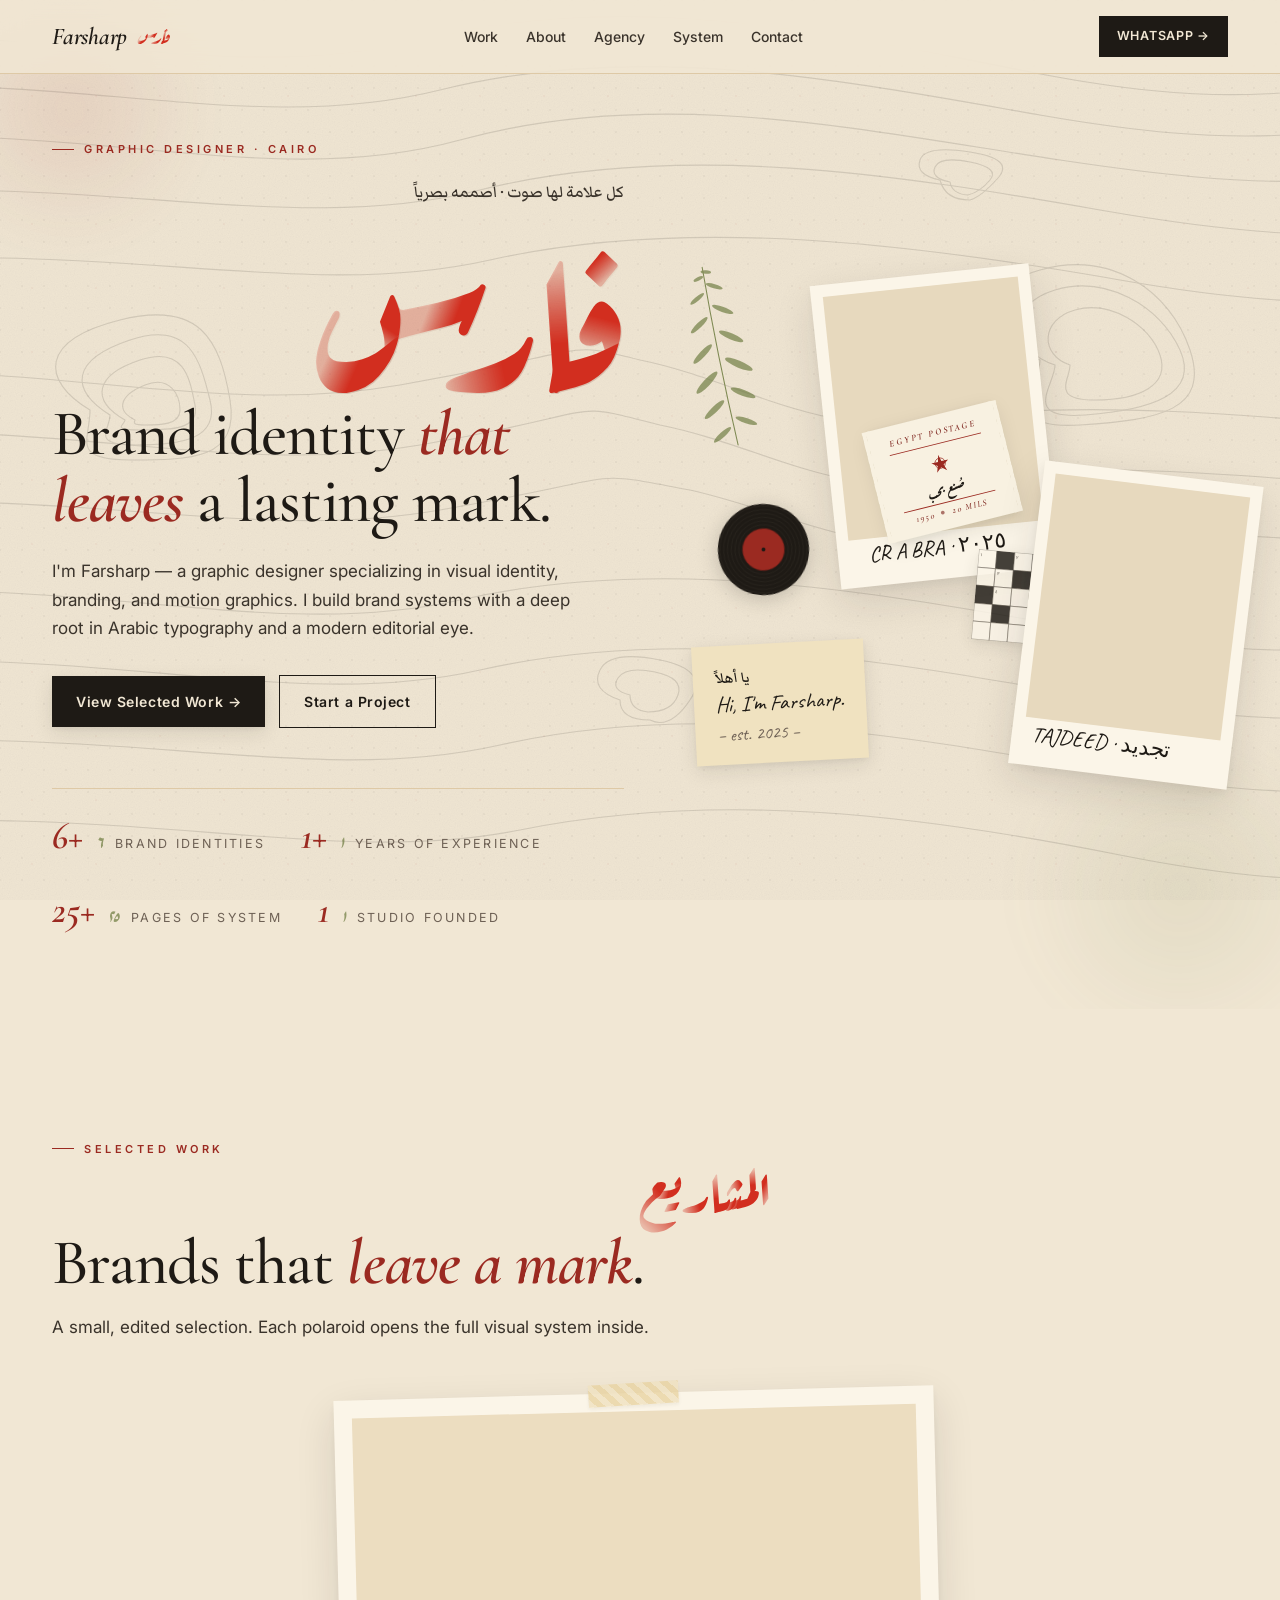
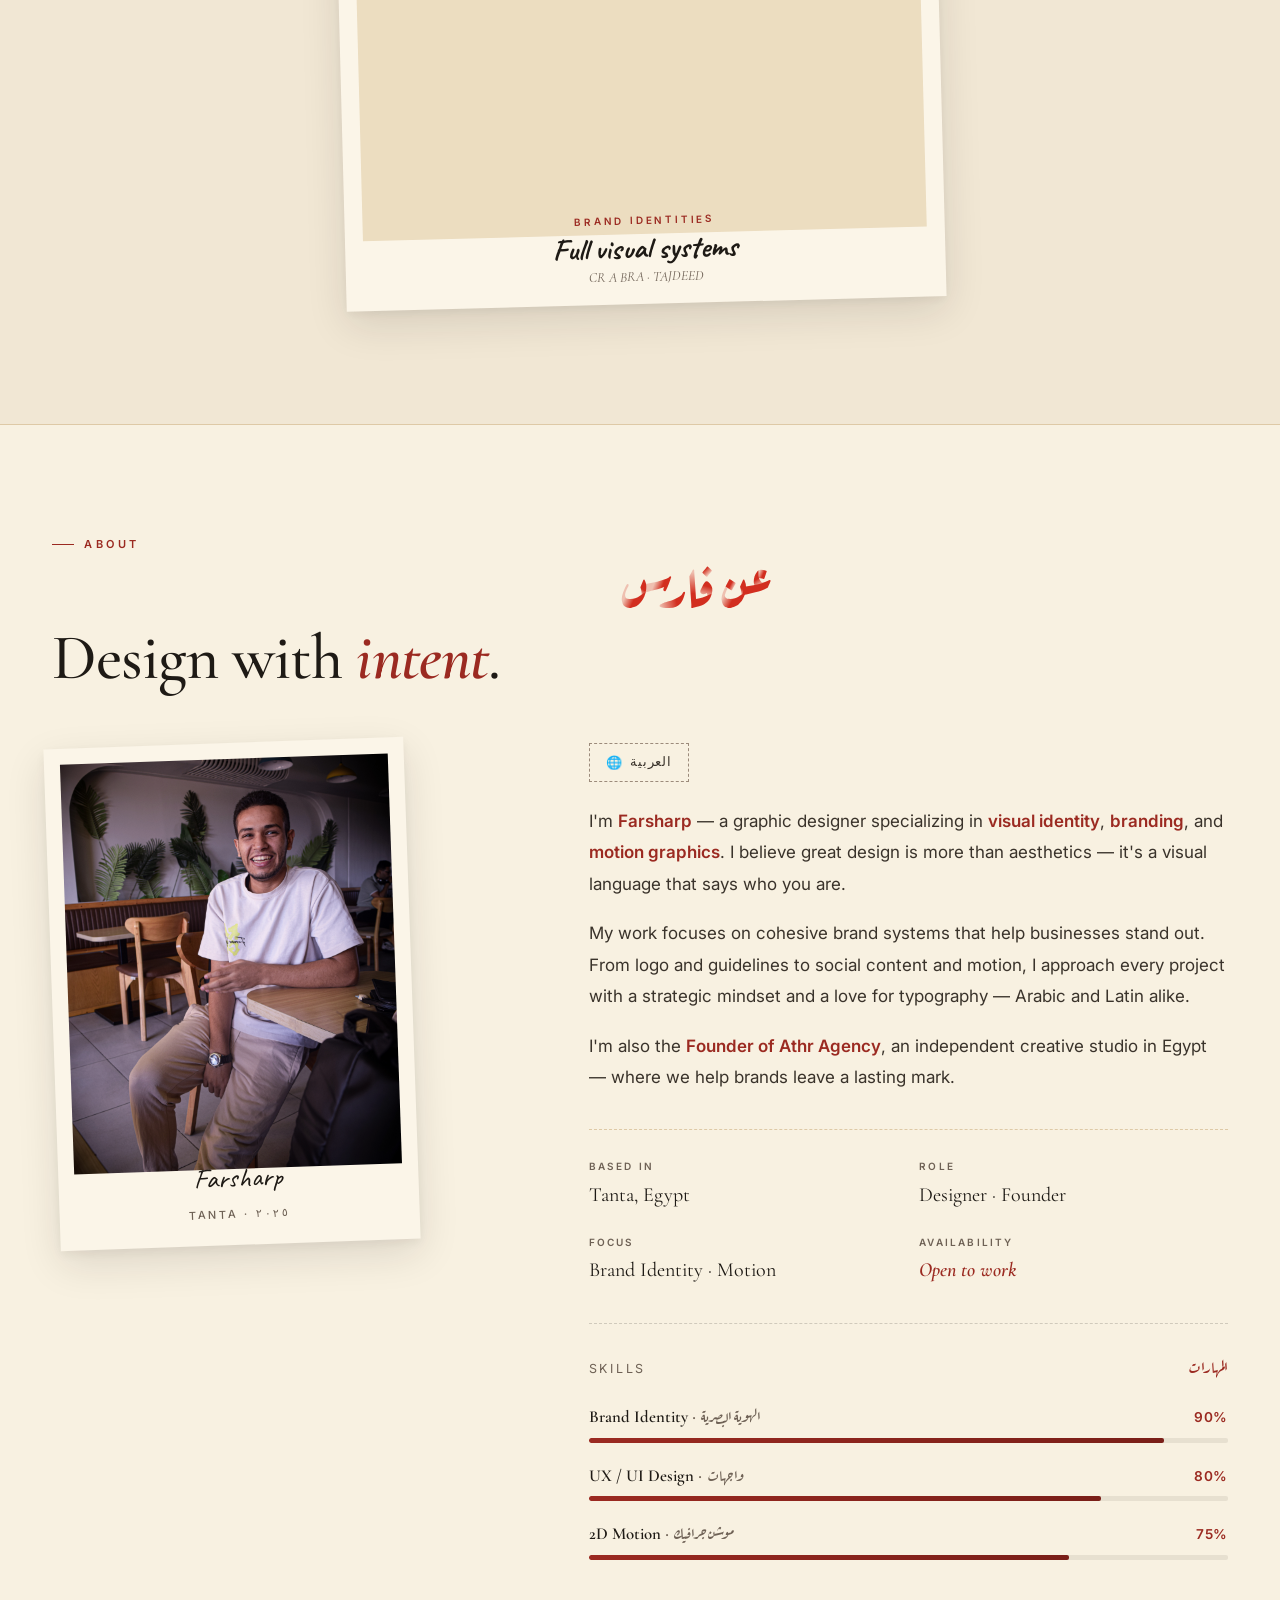
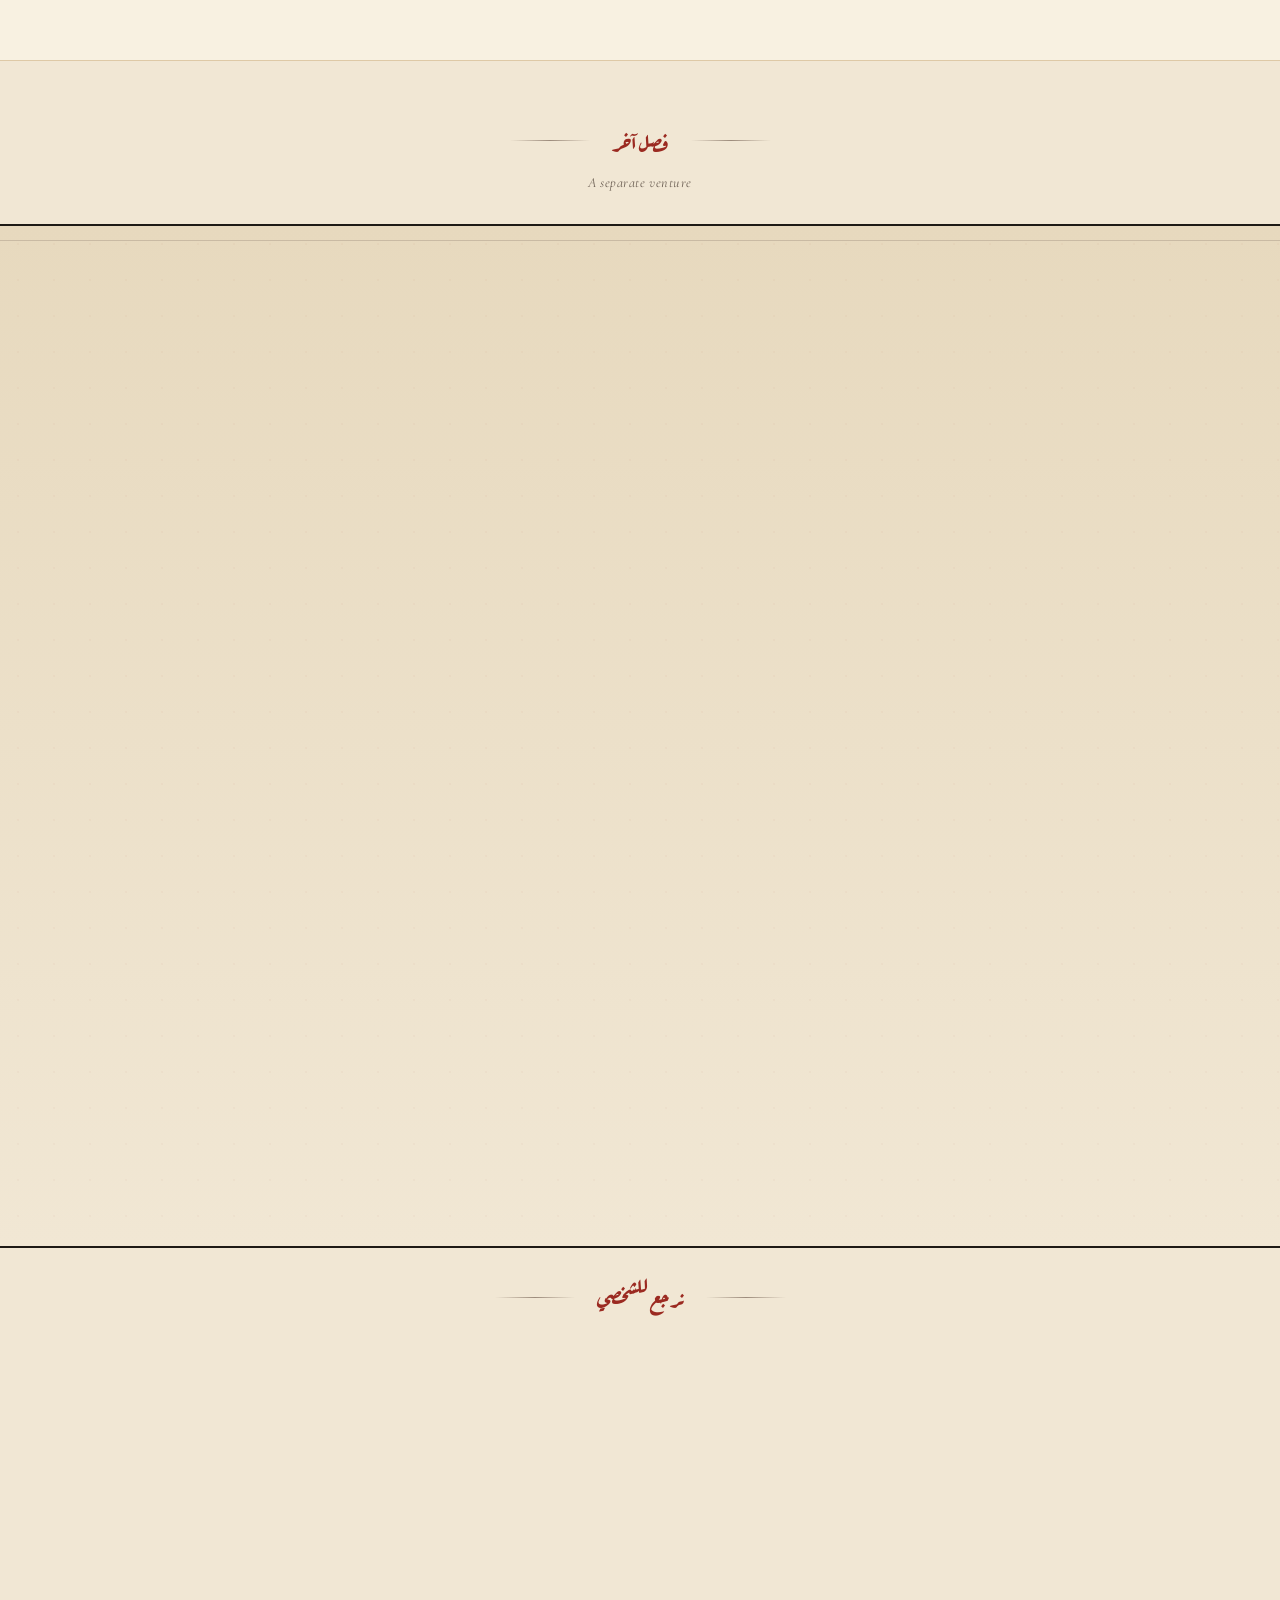
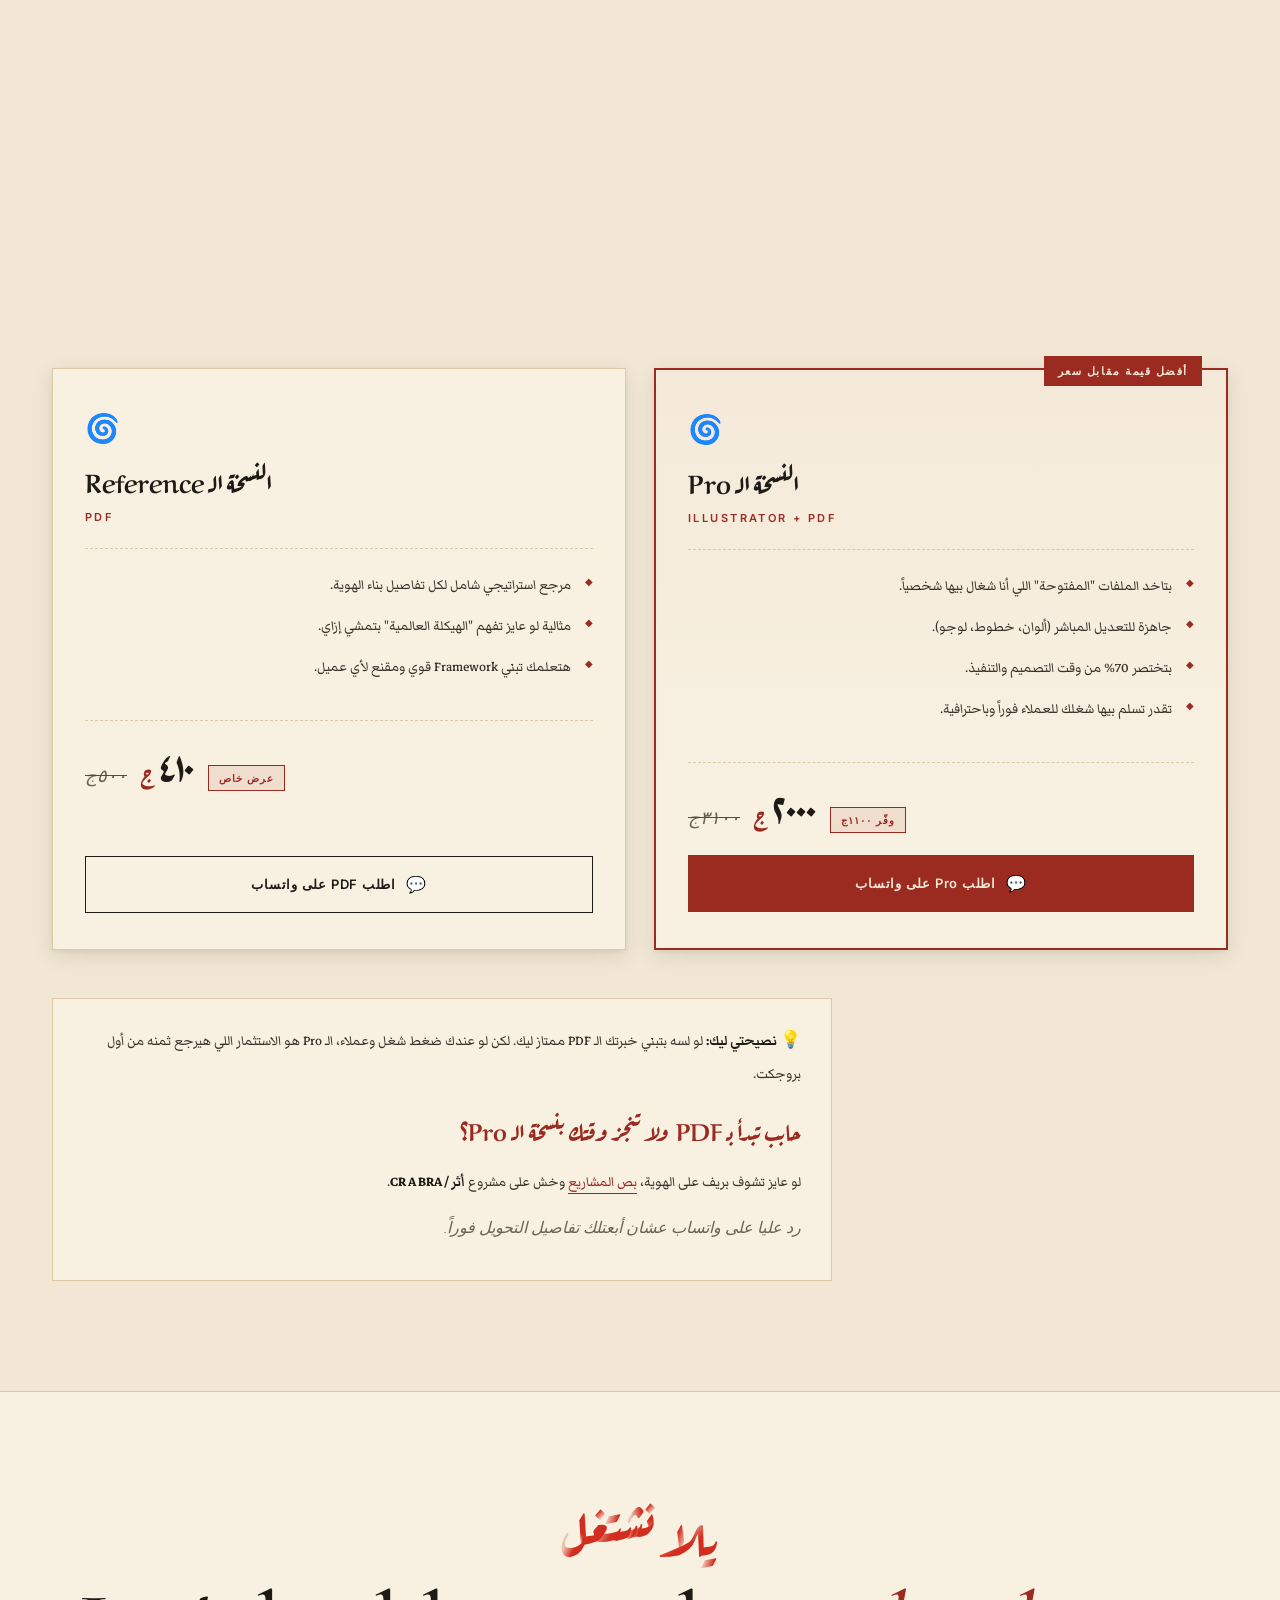
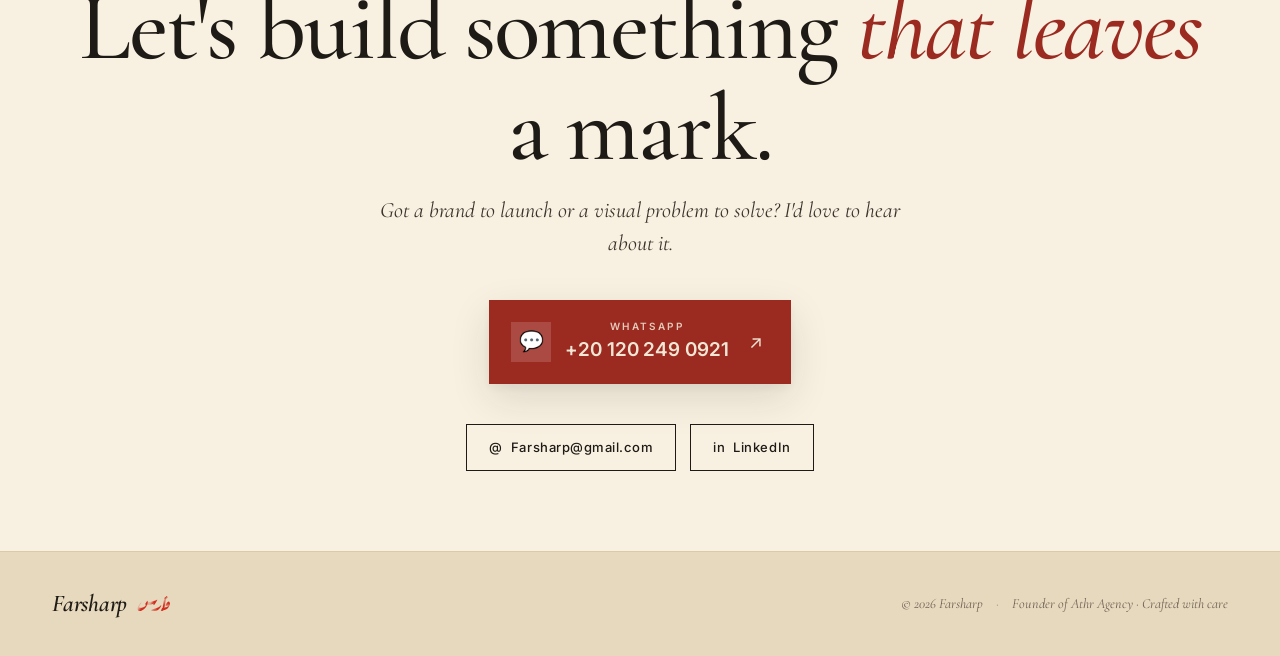
==== commit b64b1adf: "Add brand intake form + link from hero CTA Co-Authored-By: Claude Opus 4.8 <noreply@anthropic.com>" ====
--- a/index.html
+++ b/index.html
@@ -102,7 +102,7 @@
       </p>
       <div class="hero-cta-row">
         <a href="#work" class="btn-ink">View Selected Work →</a>
-        <a href="#contact" class="btn-ghost">Start a Project</a>
+        <a href="brand-intake.html" class="btn-ghost">Start a Project →</a>
       </div>
 
       <div class="hero-stats">
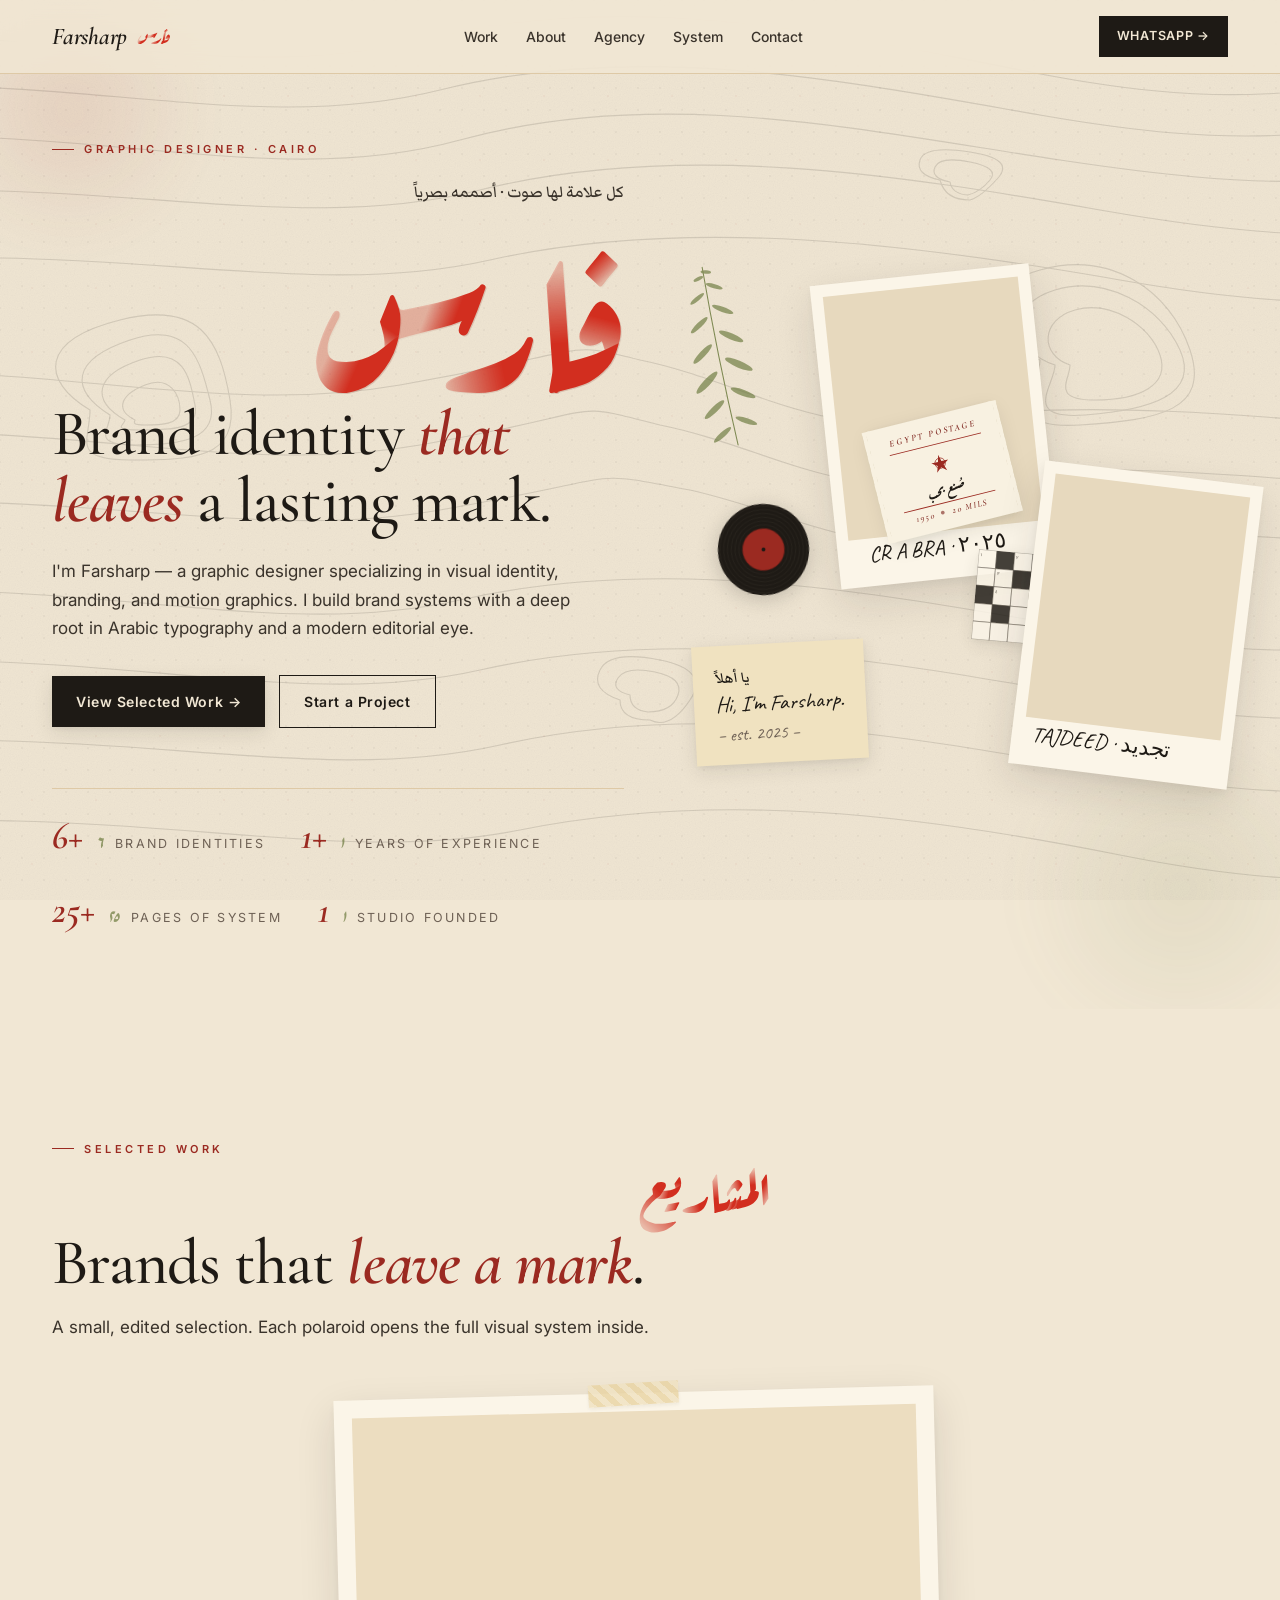
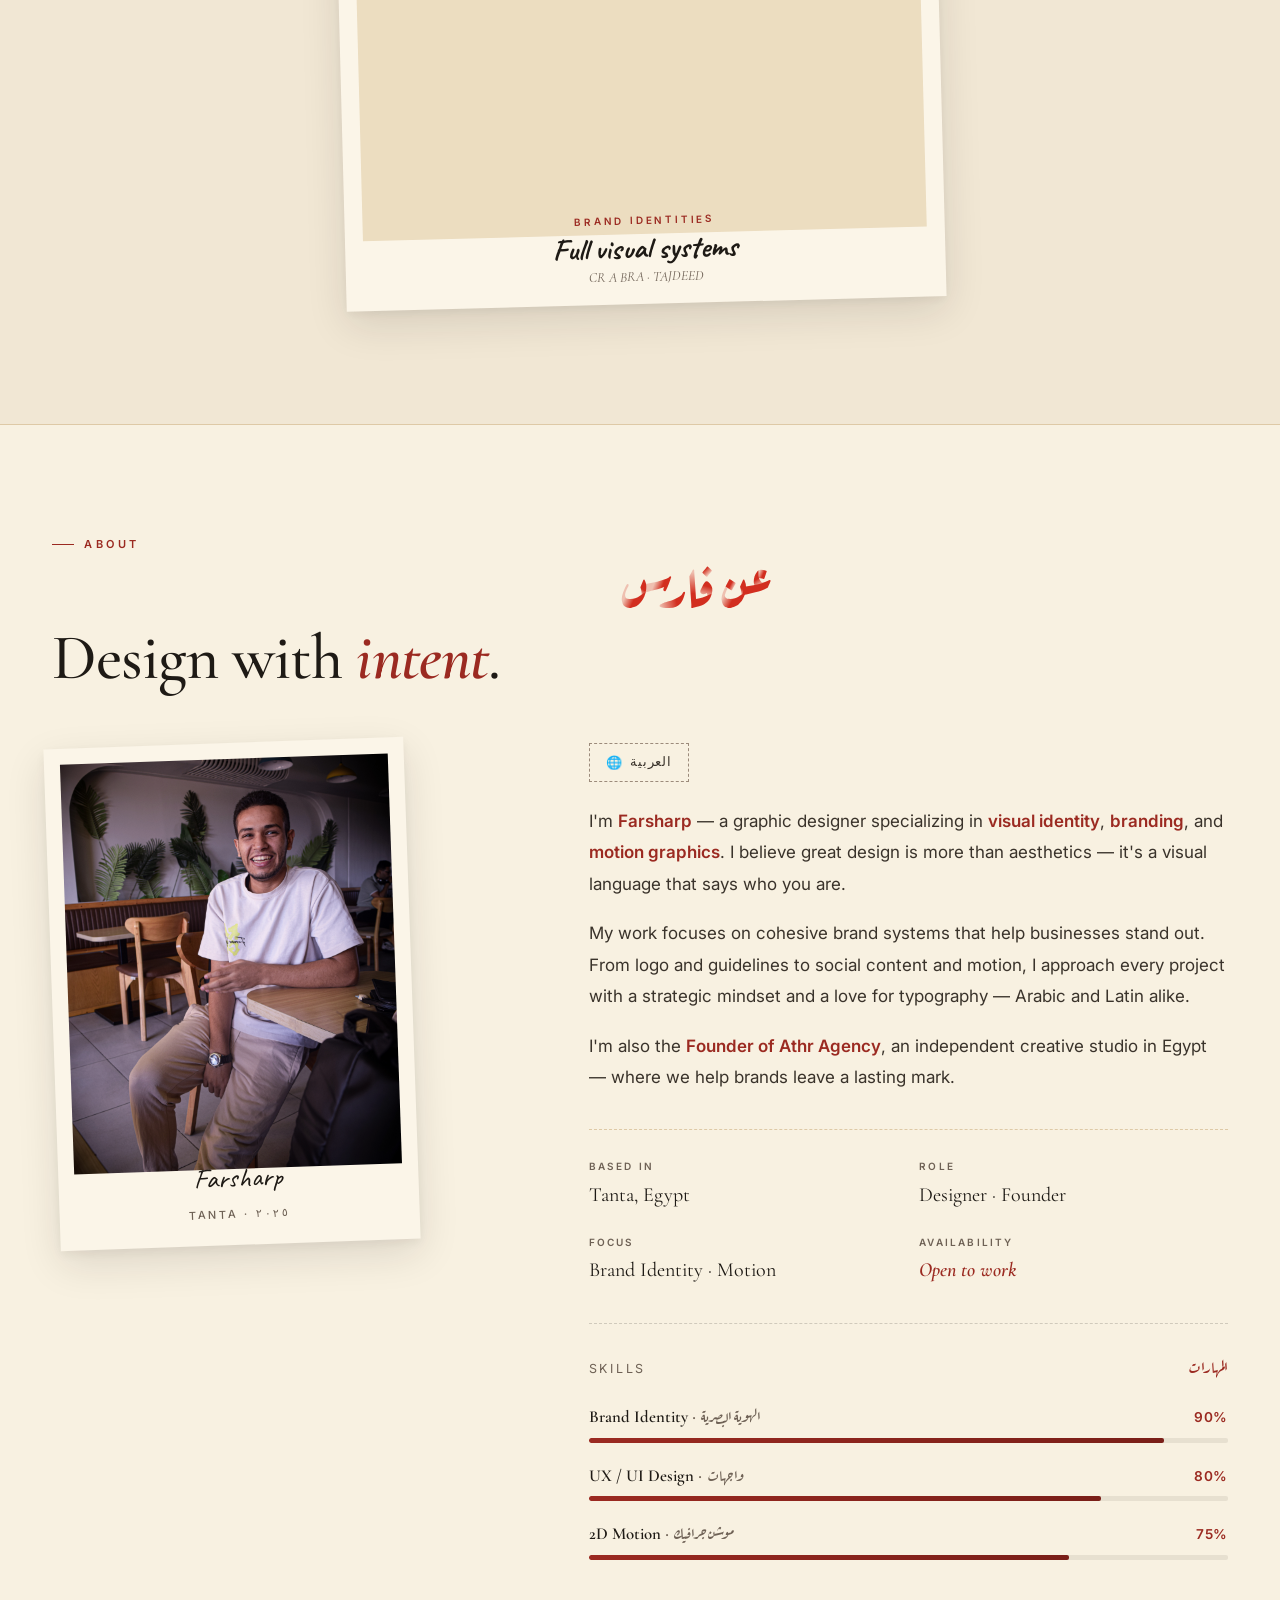
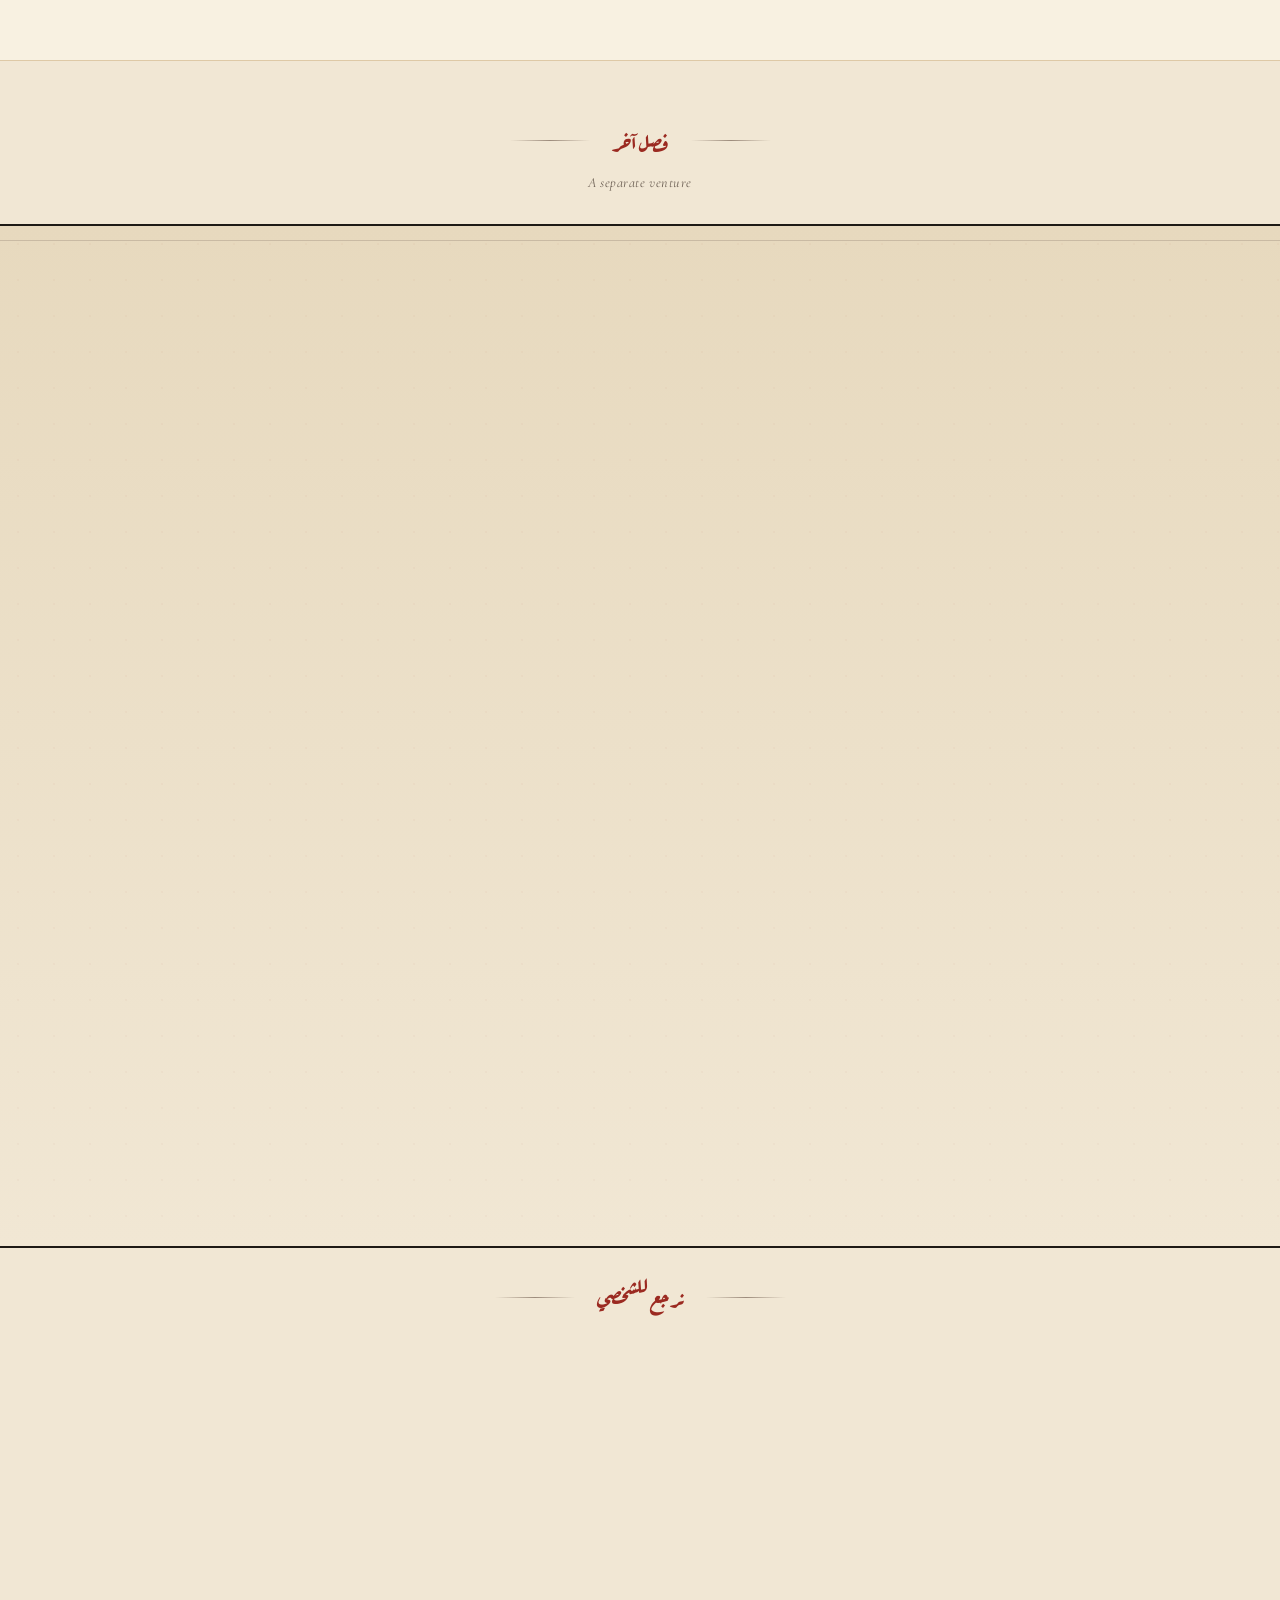
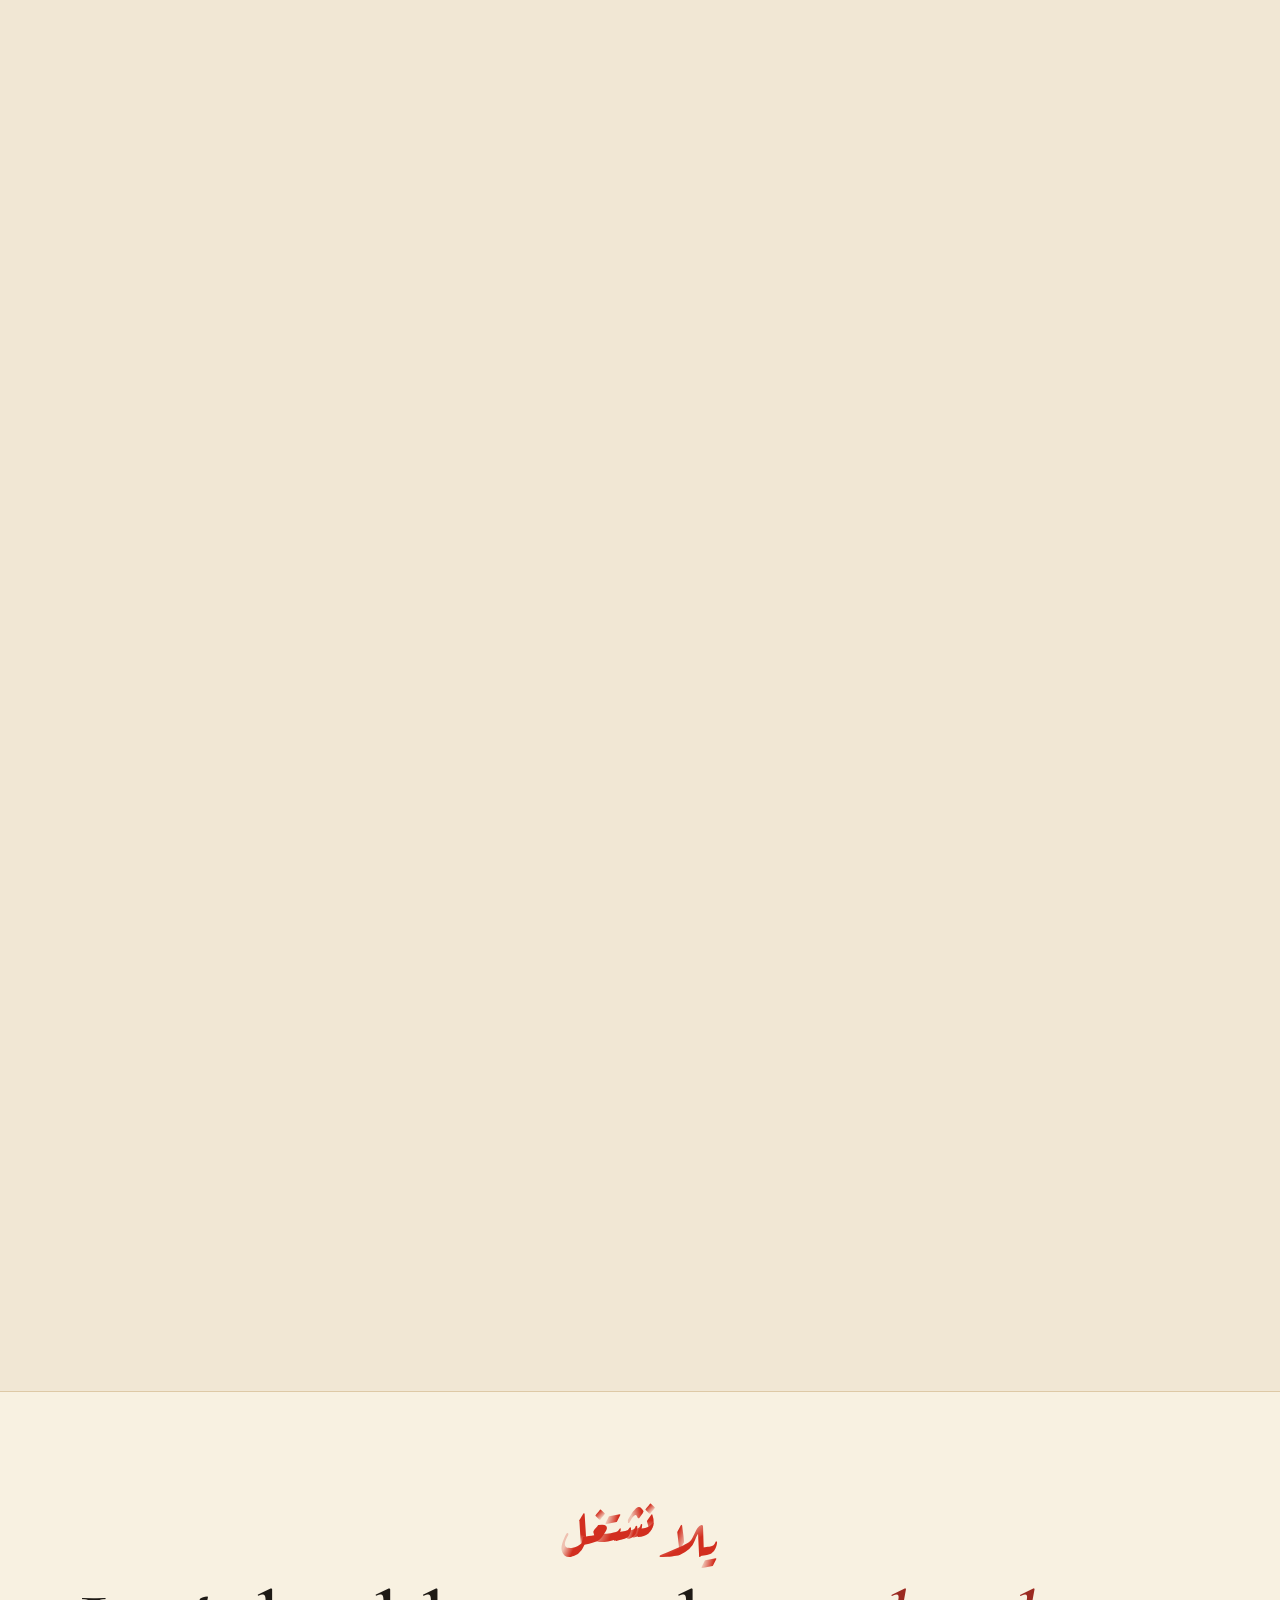
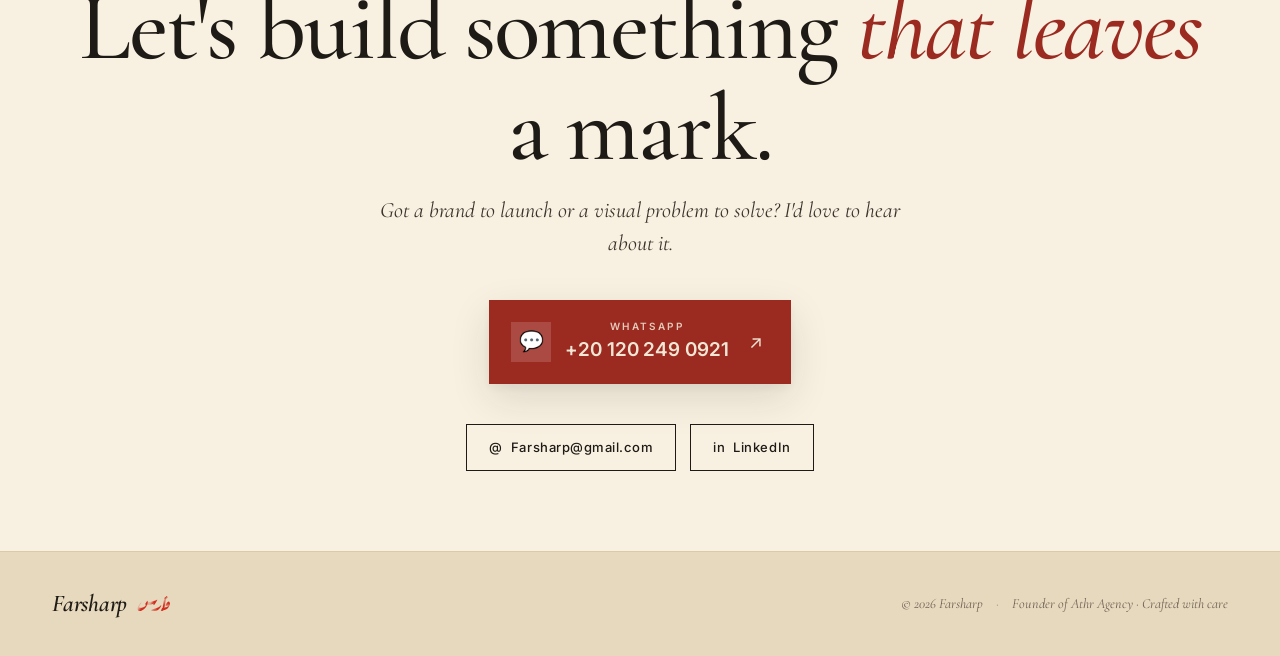
==== commit 8720a6c0: "Clean URL: serve intake form at /form Co-Authored-By: Claude Opus 4.8 <noreply@anthropic.com>" ====
--- a/index.html
+++ b/index.html
@@ -102,7 +102,7 @@
       </p>
       <div class="hero-cta-row">
         <a href="#work" class="btn-ink">View Selected Work →</a>
-        <a href="brand-intake.html" class="btn-ghost">Start a Project →</a>
+        <a href="/form" class="btn-ghost">Start a Project →</a>
       </div>
 
       <div class="hero-stats">
